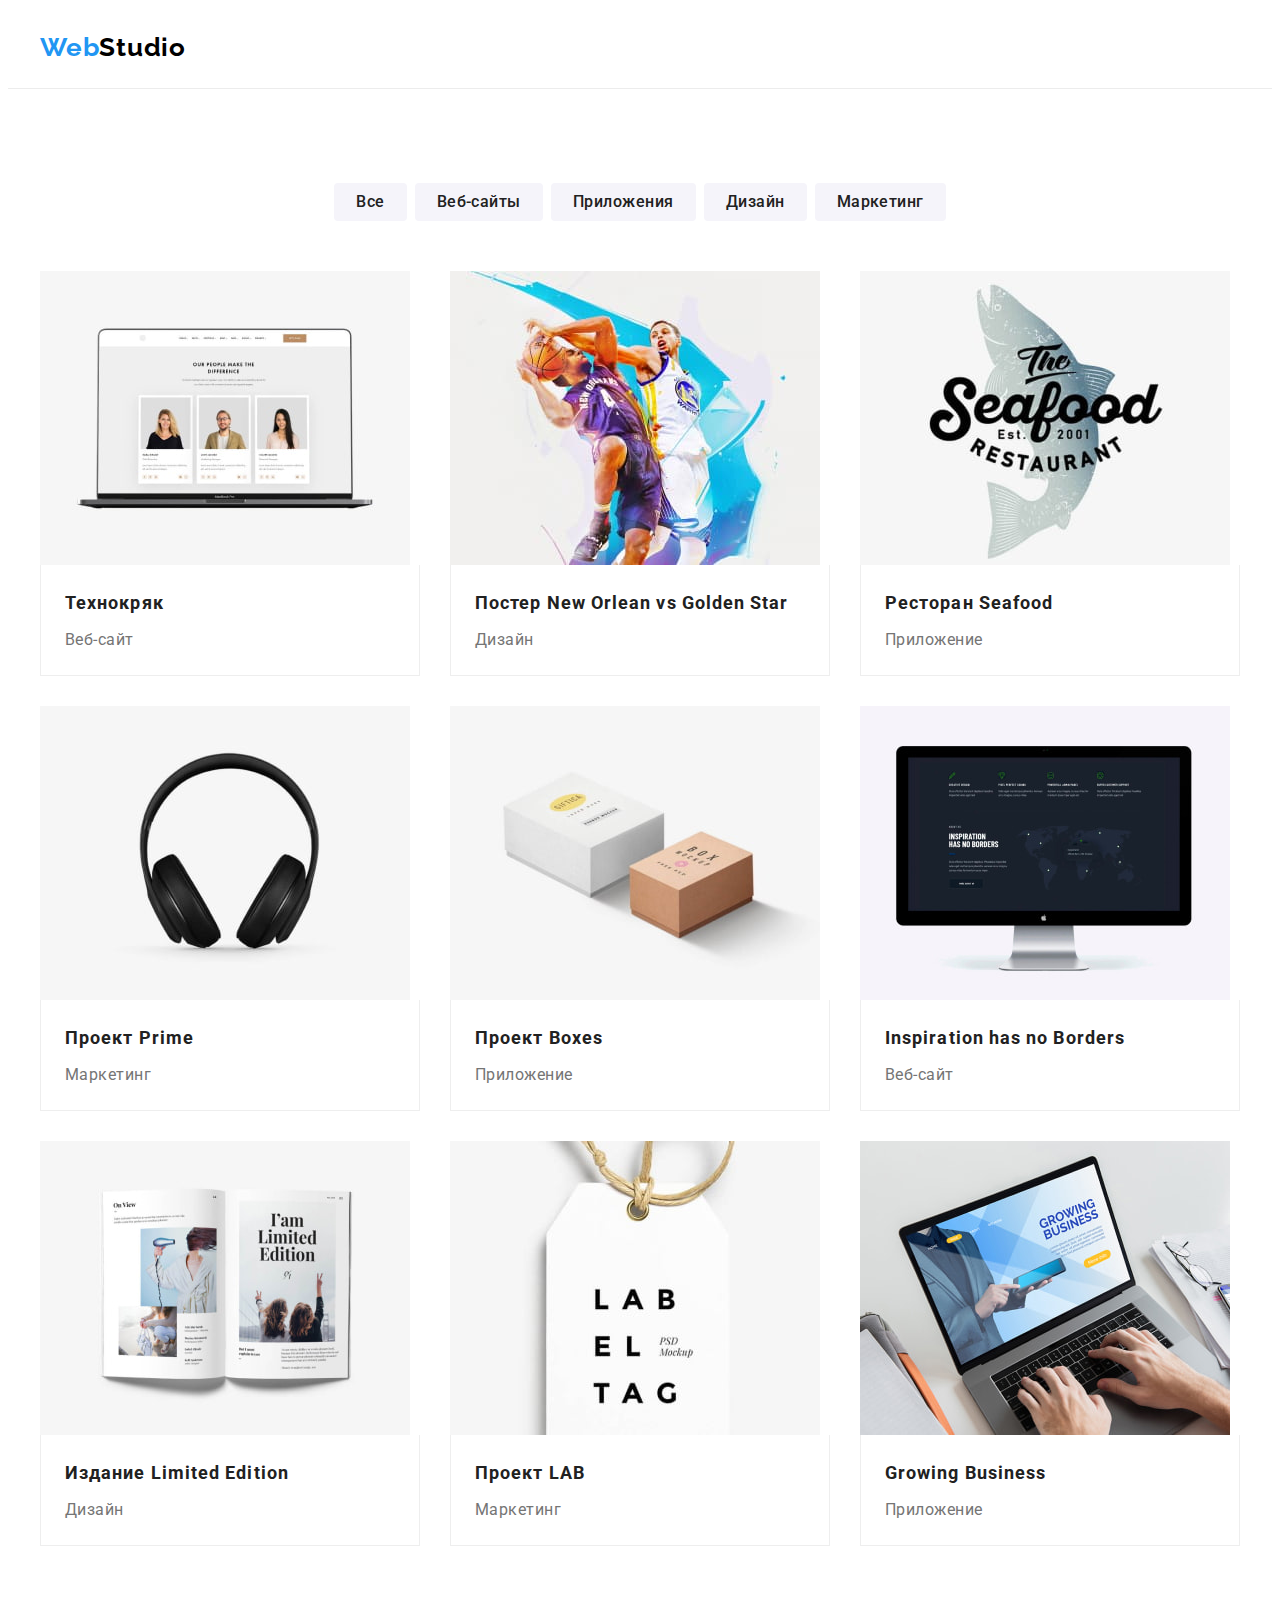
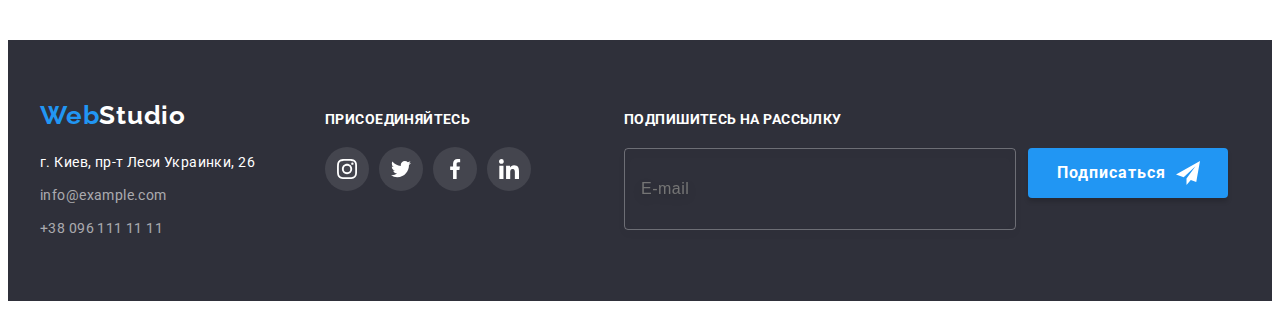
==== portfolio.html @ 929b12f0 "add from 7" ====
<!DOCTYPE html>
<html lang="ru">
<head>
    <meta charset="UTF-8">
    <meta http-equiv="X-UA-Compatible" content="IE=edge">
    <meta name="viewport" content="width=device-width, initial-scale=1.0">
    <title>WebStudio</title>
    <link rel="preconnect" href="https://fonts.gstatic.com">
    <link href="https://fonts.googleapis.com/css2?family=Raleway:wght@700&family=Roboto:wght@400;500;700;900&display=swap"
        rel="stylesheet">
    <link rel="stylesheet" href="https://cdnjs.cloudflare.com/ajax/libs/modern-normalize/1.0.0/modern-normalize.min.css"
        integrity="sha512-ISS7cAi1PEhQ8jnbJpJZMd29NlhNj4AWYyLOSp2CE/CsHxTCu+r+t0D2yoJudVrd0/8fTVPUVDzY5Tvli75u/g=="
        crossorigin="anonymous" />
    <link rel="stylesheet" href="./css/main.min.css">
</head>
<body>
    <header class="header">
        <div class="header-container container">
            <nav class="menu-nav">
                <a href="#" class="logo link"><span class="logo--blue" lang="en">Web</span>Studio</a>
                <ul class="menu-list list">
                    <li class="menu__item"><a class="menu__link link" href="./index.html">Студия</a></li>
                    <li class="menu__item"><a class="menu__link link current" href="./portfolio.html">Портфолио</a></li>
                    <li class="menu__item"><a class="menu__link link" href="#">Контакты</a></li>
                </ul>
            </nav>
            <ul class="contacts-list list">
                <li class="contacts-item"><a class="address-link link" href="mailto:info@devstudio.com" lang="en">
                        <svg class="icon-envelope">
                            <use href="./img/icons.svg#icon-envelope"></use>
                        </svg>
                        info@devstudio.com</a></li>
                <li class="contacts-item"><a class="address-link link" href="tel:+380961111111">
                        <svg class="icon-smartphone">
                            <use href="./img/icons.svg#icon-smartphone"></use>
                        </svg>
                        +38 096 111 11 11</a></li>
            </ul>
        </div>
    </header>
    <main>
       <section class="portfolio section">
            <div class="container">
                <h1 class="filtres-title visually-hidden">Фильтри</h1>
                <ul class="filtres-list list">
                    <li class="filtres-item"><button class="filtres-btn" type="button">Все</button></li>
                    <li class="filtres-item"><button class="filtres-btn" type="button">Веб-сайты</button></li>
                    <li class="filtres-item"><button class="filtres-btn" type="button">Приложения</button></li>
                    <li class="filtres-item"><button class="filtres-btn" type="button">Дизайн</button></li>
                    <li class="filtres-item"><button class="filtres-btn" type="button">Маркетинг</button></li>
                </ul>
                <h2 class="cards-title visually-hidden">Карточки</h2>
                <ul class="cards-list list">
                    <li class="cards-item">
                        <a class="cards-item-link link" href="">
                            <div class="card-wrapper">
                                <img src="./img/website.jpg" alt="Технокряк" width="370" height="294">
                                <p class="overlay">Технокряк это современная площадка распространения коронавируса. Компании используют эту платформу
                                    для цифрового шпионажа и атак на защищённые сервера конкурентов.</p>
                            </div>
                            <div class="card-list-text">
                                <h3 class="cards-title-list ">Технокряк</h3>
                                <p class="cards-text">Веб-сайт</p>
                            </div>
                        </a>
                    </li>
                    <li class="cards-item">
                        <a class="cards-item-link link" href="">
                            <div class="card-wrapper">
                                <img src="./img/design.jpg" alt="Постер с баскетболистами" width="370" height="294">
                                <p class="overlay">Технокряк это современная площадка распространения коронавируса. Компании используют эту платформу
                                    для цифрового шпионажа и атак на защищённые сервера конкурентов.</p>
                            </div>
                            <div class="card-list-text">
                                <h3 class="cards-title-list">Постер New Orlean vs Golden Star</h3>
                                <p class="cards-text">Дизайн</p>
                            </div>
                        </a>
                    </li>
                    <li class="cards-item">
                        <a class="cards-item-link link" href="">
                            <div class="card-wrapper">
                                <img src="./img/apps.jpg" alt="Ресторан Seafood" width="370" height="294">
                                <p class="overlay">Технокряк это современная площадка распространения коронавируса. Компании используют эту платформу
                                    для цифрового шпионажа и атак на защищённые сервера конкурентов.</p>
                            </div>
                            <div class="card-list-text">
                                <h3 class="cards-title-list">Ресторан Seafood</h3>
                                <p class="cards-text">Приложение</p>
                            </div>
                        </a>
                    </li>
                    <li class="cards-item">
                        <a class="cards-item-link link" href="">
                            <div class="card-wrapper">
                                <img src="./img/marketing.jpg" alt="Фото наушников" width="370" height="294">
                                <p class="overlay">Технокряк это современная площадка распространения коронавируса. Компании используют эту платформу
                                    для цифрового шпионажа и атак на защищённые сервера конкурентов.</p>
                            </div>
                            <div class="card-list-text">
                                <h3 class="cards-title-list">Проект Prime</h3>
                                <p class="cards-text">Маркетинг</p>
                            </div>
                        </a>
                    </li>
                    <li class="cards-item">
                        <a class="cards-item-link link" href="">
                            <div class="card-wrapper">
                                <img src="./img/project-boxes.jpg" alt="Две коробки" width="370" height="294">
                                <p class="overlay">Технокряк это современная площадка распространения коронавируса. Компании используют эту платформу
                                    для цифрового шпионажа и атак на защищённые сервера конкурентов.</p>
                            </div>
                            <div class="card-list-text">
                                <h3 class="cards-title-list">Проект Boxes</h3>
                                <p class="cards-text">Приложение</p>
                            </div>
                        </a>
                    </li>
                    <li class="cards-item">
                        <a class="cards-item-link link" href="">
                            <div class="card-wrapper">
                                <img src="./img/website-noborders.jpg" alt="Монитор" width="370" height="294">
                                <p class="overlay">Технокряк это современная площадка распространения коронавируса. Компании используют эту платформу
                                    для цифрового шпионажа и атак на защищённые сервера конкурентов.</p>
                            </div>
                            <div class="card-list-text">
                                <h3 class="cards-title-list" lang="en">Inspiration has no Borders</h3>
                                <p class="cards-text">Веб-сайт</p>
                            </div>
                        </a>
                    </li>
                    <li class="cards-item">
                        <a class="cards-item-link link" href="">
                            <div class="card-wrapper">
                                <img src="./img/design-book.jpg" alt="Открытая книга" width="370" height="294">
                                <p class="overlay">Технокряк это современная площадка распространения коронавируса. Компании используют эту платформу
                                    для цифрового шпионажа и атак на защищённые сервера конкурентов.</p>
                            </div>
                            <div class="card-list-text">
                                <h3 class="cards-title-list">Издание Limited Edition</h3>
                                <p class="cards-text">Дизайн</p>
                            </div>
                        </a>
                    </li>
                    <li class="cards-item">
                        <a class="cards-item-link link" href="">
                            <div class="card-wrapper">
                                <img src="./img/project-lab.jpg" alt="Бирка LAB" width="370" height="294">
                                <p class="overlay">Технокряк это современная площадка распространения коронавируса. Компании используют эту платформу
                                    для цифрового шпионажа и атак на защищённые сервера конкурентов.</p>
                            </div>
                            <div class="card-list-text">
                                <h3 class="cards-title-list">Проект LAB</h3>
                                <p class="cards-text">Маркетинг</p>
                            </div>
                        </a>
                    </li>
                    <li class="cards-item">
                        <a class="cards-item-link link" href="">
                            <div class="card-wrapper">
                                <img src="./img/growing-business.jpg" alt="Фото екрана ноутбука" width="370" height="294">
                                <p class="overlay">Технокряк это современная площадка распространения коронавируса. Компании используют эту платформу
                                    для цифрового шпионажа и атак на защищённые сервера конкурентов.</p>
                            </div>
                            <div class="card-list-text">
                                <h3 class="cards-title-list" lang="en">Growing Business</h3>
                                <p class="cards-text">Приложение</p>
                            </div>
                        </a>
                    </li>
                </ul>
            </div>
       </section>
    </main>
    <footer class="footer">
        <div class="container footer-content">
            <div class="footer-left-side">
                <a href="#" class="logo logo--white link" lang="en"><span class="logo--blue">Web</span>Studio</a>
                <address class="address-footer">
                    <ul class="address-list list ">
                        <li class="address-item"><a class="address-footer-link link maps"
                                href="https://goo.gl/maps/4dCBF8JhgYZg9NQ79" target="_blank" rel="noreferrer noopener">г.
                                Киев, пр-т
                                Леси Украинки, 26</a></li>
                        <li class="address-item"><a class="address-footer-link link" href="mailto:info@example.com"
                                lang="en">info@example.com</a></li>
                        <li class="address-item"><a class="address-footer-link link" href="tel:+380961111111">+38 096 111 11
                                11</a>
                        </li>
                    </ul>
                </address>
            </div>
            <div class="footer-links">
                <h2 class="footer-title">присоединяйтесь</h2>
                <ul class="footer-social__list list">
                    <li class="footer-social__item">
                        <a href="" class="footer-social__link">
                            <svg class="footer-social__icons">
                                <use href="./img/icons.svg#icon-instagram"></use>
                            </svg>
                        </a>
                    </li>
                    <li class="footer-social__item">
                        <a href="" class="footer-social__link">
                            <svg class="footer-social__icons">
                                <use href="./img/icons.svg#icon-twitter"></use>
                            </svg>
                        </a>
                    </li>
                    <li class="footer-social__item">
                        <a href="" class="footer-social__link">
                            <svg class="footer-social__icons">
                                <use href="./img/icons.svg#icon-facebook"></use>
                            </svg>
                        </a>
                    </li>
                    <li class="footer-social__item">
                        <a href="" class="footer-social__link">
                            <svg class="footer-social__icons">
                                <use href="./img/icons.svg#icon-linkedin"></use>
                            </svg>
                        </a>
                    </li>
                </ul>
            </div>
            <div class="footer-right-side">
                <b class="footer-title">Подпишитесь на рассылку</b>
                <form action="" class="footer-form">
                    <input type="email" class="input-email" name="email" placeholder="E-mail">
                    <button type="submit" class="btn btn-subscription">Подписаться
                        <svg class="icon-send">
                            <use href="./img/icons.svg#icon-send"></use>
                        </svg> </button>
                </form>
            </div>
        </div>
    </footer>
</body>
</html>
---- css/main.min.css ----
:root{--main-color: #757575;--secondary-color: #212121;--accent-color: #2196f3;--main-footer-text-color: #ffffff;--background-color: #2f303a;--links-color: #afb1b8;--bcg-btn-color: #188ce8;--placeholder-color: rgba(117, 117, 117, 0.5);--bcg-grey-color: #f5f4fa;--main-bcg-color: #ffffff;--primary-font-family: 'Roboto', sans-serif;--secondary-font-family: 'Raleway', sans-serif;--transition-duration: 250ms;--transition-timing-function: cubic-bezier(0.4, 0, 0.2, 1)}.visually-hidden{position:absolute;width:1px;height:1px;margin:-1px;border:0;padding:0;white-space:nowrap;clip-path:inset(100%);clip:rect(0 0 0 0);overflow:hidden}.social-contact,.social-contact__link,.modal-close-btn,.features__img,.clients-item-link,.footer-social__link,.btn-subscription{display:flex;align-items:center}h1,h2,h3,h4,h5,h6,p{margin-top:0;margin-bottom:0}ul,ol{margin-top:0;margin-bottom:0;padding-left:0}img{display:block}.list{list-style:none}.link{text-decoration:none}body{font-family:var(--primary-font-family);color:var(--main-color)}.section{padding-top:94px;padding-bottom:94px}.container{position:relative;padding-left:15px;padding-right:15px}@media screen and (min-width: 480px){.container{width:480px;margin:0 auto}}@media screen and (min-width: 768px){.container{width:768px}}@media screen and (min-width: 1200px){.container{width:1200px}}.mobile-menu{position:fixed;top:0;left:0;width:100vw;height:100vh;background-color:#fff;overflow:auto;opacity:0;visibility:hidden;pointer-events:none}.mobile-menu.is-open{opacity:1;visibility:visible;pointer-events:auto}.mobile-menu__container{position:relative;padding-top:48px;padding-bottom:48px;padding-left:25px}.mobile-menu-nav{margin-bottom:302px}.mobile-menu-nav__link{font-weight:500;font-size:40px;line-height:1.175;letter-spacing:0.02em;color:var(--secondary-color)}@media screen and (max-width: 767px){.mobile-menu-nav__item:not(:last-child),.mobile-menu-contacts__item:not(:last-child){margin-bottom:32px}}.mobile-menu-contacts{margin-bottom:64px}.mobile-menu-contacts__link{font-weight:500;font-size:24px;line-height:1.167;letter-spacing:0.02em;color:var(--main-color)}.mobile-menu-contacts__link_phone{font-size:34px;line-height:1.176;color:var(--accent-color)}.mobile-menu-contacts__item:hover .mobile-menu-contacts__link,.mobile-menu-contacts__item:focus .mobile-menu-contacts__link{color:var(--accent-color)}.mobile-menu-social-links{display:flex;flex-wrap:wrap;align-items:center}.mobile-menu-social-links__item:not(:last-child){margin-right:10px}.mobile-menu-social-links__link{font-weight:500;font-size:18px;line-height:1.222;letter-spacing:0.02em;color:var(--accent-color)}.mobile-menu-social-links__link span{border:1px solid rgba(33,33,33,0.2);margin-left:10px;color:var(--secondary-color)}.mobile-menu-btn__close{position:absolute;top:10px;right:15px;padding:0;border:none;background-color:#fff}.btn{font-family:inherit;font-weight:700;font-size:16px;line-height:1.87;align-items:center;text-align:center;letter-spacing:0.06em;background-color:var(--accent-color);color:var(--main-footer-text-color);border:transparent;border-radius:4px;transition:background-color var(--transition-duration) var(--transition-timing-function);box-shadow:0px 4px 4px rgba(0,0,0,0.15)}.btn:hover,.btn:focus{background-color:var(--bcg-btn-color);cursor:pointer}.title{font-weight:700;font-size:36px;line-height:1.16;text-align:center;letter-spacing:0.03em;color:var(--secondary-color);margin-bottom:50px}.social-contact{justify-content:space-between}.social-contact__link{justify-content:center;width:44px;height:44px;border-radius:50%;background-color:transparent;transition:background-color var(--transition-duration) var(--transition-timing-function)}.social-contact__link:hover,.social-contact__link:focus{background-color:var(--accent-color)}.social-contact__icon{width:20px;height:20px;fill:var(--links-color);transition:fill var(--transition-duration) var(--transition-timing-function)}.social-contact__link:hover .social-contact__icon,.social-contact__link:focus .social-contact__icon{fill:var(--main-footer-text-color)}.backdrop{position:fixed;top:0;left:0;width:100vw;height:100vh;background:rgba(0,0,0,0.2);z-index:100;transition:opacity var(--transition-duration) var(--transition-timing-function),visibility var(--transition-duration) var(--transition-timing-function)}.is-hidden{opacity:0;visibility:hidden;pointer-events:none}.modal{position:absolute;top:50%;left:50%;transform:translate(-50%, -50%);width:528px;height:581px;padding:40px;background:var(--main-bcg-color);box-shadow:0px 1px 3px rgba(0,0,0,0.12),0px 1px 1px rgba(0,0,0,0.14),0px 2px 1px rgba(0,0,0,0.2);border-radius:4px}.modal-icon{width:18px;height:18px;fill:currentColor}.modal-close-btn{position:absolute;top:8px;right:8px;justify-content:center;width:30px;height:30px;padding:0;background:transparent;border:1px solid rgba(0,0,0,0.1);border-radius:50%;cursor:pointer}.modal-request{display:block;font-size:20px;font-weight:700;line-height:1.15;text-align:center;letter-spacing:0.03em;color:var(--secondary-color);margin-bottom:12px}.modal-form{display:flex;flex-direction:column}.modal-label{display:block;margin-bottom:10px;font-weight:400;font-size:12px;line-height:1.17;letter-spacing:0.01em;color:var(--main-color)}.modal-input-wrapper{display:block;position:relative;margin-top:4px}.modal-input{width:100%;height:40px;padding-left:42px;border:1px solid rgba(33,33,33,0.2);border-radius:4px;font-size:14px;line-height:1.15;letter-spacing:0.01em;color:var(--secondary-color)}.modal-input:focus{outline:none;border:1px solid var(--accent-color)}.modal-input-icon{position:absolute;width:18px;height:18px;top:50%;left:12px;transform:translateY(-50%);background-size:contain;fill:#000000}.modal-input:focus+.modal-input-icon{fill:var(--accent-color)}.modal-message{width:100%;height:120px;resize:none;padding:12px 16px;margin-top:4px;color:var(--secondary-color);border:1px solid rgba(33,33,33,0.2);border-radius:4px}.modal-message::placeholder{font-weight:400;font-size:12px;line-height:1.17;letter-spacing:0.01em;color:var(--placeholder-color)}.modal-message:focus{outline:none;border-color:var(--accent-color)}.modal-input-checkbox{position:absolute;width:1px;height:1px;margin:-1px;border:0;padding:0;white-space:nowrap;clip-path:inset(100%);clip:rect(0 0 0 0);overflow:hidden}.modal-checkbox-icon{display:inline-block;vertical-align:middle;width:16px;height:15px;margin-right:7px;border:2px solid var(--secondary-color);border-radius:2px;transition:background-color 50ms var(--transition-timing-function),background-image 50ms var(--transition-timing-function)}.modal-input-checkbox:checked+.modal-checkbox-icon{border:transparent;background-color:var(--accent-color);background-image:url(../img/icon-check.svg);background-size:contain;background-origin:border-box}.modal-input-checkbox:focus+.modal-checkbox-icon{border-color:var(--accent-color)}.modal-label-checkbox{display:inline-block;font-weight:normal;font-size:14px;line-height:1.71;letter-spacing:0.03em;color:var(--main-color)}.modal-submit-btn{align-self:center;width:200px;height:50px;padding:10px 55px;margin-top:30px}.logo{color:#000000;font-family:var(--secondary-font-family);font-weight:700;font-size:26px;line-height:1.2;letter-spacing:0.03em}.logo--blue{color:var(--accent-color)}.logo--white{color:var(--main-footer-text-color);display:block;margin-bottom:20px}.header{padding-top:24px;padding-bottom:25px;border-bottom:1px solid #ececec}@media screen and (max-width: 767px){.header{padding-top:10px;padding-bottom:10px}}.header-container{display:flex;justify-content:space-between;align-items:center}.menu-list{display:none}.contacts-list{display:none}.header__mobile-menu-btn{display:inline-flex;background-color:transparent;border:none;padding:0;margin:0;line-height:0}.header__mobile-menu-icon{width:40px;height:40px;fill:var(--secondary-color)}.hero{background-color:#c4c4c4;background-image:linear-gradient(rgba(47,48,58,0.4), rgba(47,48,58,0.4)),url(../img/bgimage.jpg);background-position:center;background-repeat:no-repeat;background-size:cover;text-align:center;max-width:1600px;min-height:600px;padding-top:200px;padding-bottom:200px;margin-left:auto;margin-right:auto}.hero__title{max-width:696px;font-weight:900;font-size:44px;line-height:1.36;text-align:center;letter-spacing:0.06em;text-transform:uppercase;color:var(--main-footer-text-color);margin-left:auto;margin-right:auto;margin-bottom:30px}.hero--btn{padding:10px 32px}.features__list{display:flex}.features__item{width:calc((100% - 90px) / 4)}.features__item:not(:last-child){margin-right:30px}.features__img{height:120px;justify-content:center;background:var(--bcg-grey-color);border-radius:4px;margin-bottom:30px}.features__icons{width:70px;height:70px;fill:var(--secondary-color)}.features__title{font-weight:700;font-size:14px;line-height:1.15;letter-spacing:0.03em;text-transform:uppercase;color:var(--secondary-color);margin-bottom:10px}.features__text{font-weight:400;font-size:14px;line-height:1.71;letter-spacing:0.03em}.work{padding-top:0}.work__list{display:flex;margin:-15px}.work__item{width:calc((100% - 60px) / 3);margin:15px}.work__wrapper{position:relative}.work__overlay{position:absolute;left:0;bottom:0;width:100%;font-weight:700;font-size:14px;line-height:1.15;text-align:center;letter-spacing:0.03em;text-transform:uppercase;color:var(--main-footer-text-color);padding:27px 82px;background:rgba(47,48,58,0.8)}.team{background-color:var(--bcg-grey-color)}.team-member{padding:30px 32px 30px 32px}.team__list{display:flex;margin:-15px}.team__item{width:calc((100% - 90px) / 4);font-size:16px;line-height:1.19;text-align:center;letter-spacing:0.03em;background-color:var(--main-bcg-color);box-shadow:0px 1px 3px rgba(0,0,0,0.12),0px 1px 1px rgba(0,0,0,0.14),0px 2px 1px rgba(0,0,0,0.2);border-radius:0px 0px 4px 4px;margin:15px}.team-member__name{font-weight:500;font-size:16px;color:var(--secondary-color);margin-bottom:10px}.team-member__profession{font-size:16px;margin-bottom:16px}.clients-list{display:flex;margin:-15px}.clients-item{margin:15px}.clients-item-link{justify-content:center;width:170px;height:92px;background-color:var(--main-bcg-color);border:1px solid var(--links-color);border-radius:4px;transition:border-color var(--transition-duration) var(--transition-timing-function)}.clients-item-link:hover,.clients-item-link:focus{border-color:var(--accent-color)}.clients-icon{width:106px;height:60px;fill:var(--links-color);transition:fill var(--transition-duration) var(--transition-timing-function)}.clients-item-link:hover .clients-icon,.clients-item-link:focus .clients-icon{fill:var(--accent-color)}.footer{background-color:var(--background-color);padding-top:60px;padding-bottom:60px}.footer-left-side{margin-right:70px}.address-list .maps{color:var(--main-footer-text-color)}.address-item:not(:last-child){margin-bottom:9px}.address-footer-link{font-style:normal;font-size:14px;line-height:1.71;letter-spacing:0.03em;color:rgba(255,255,255,0.6)}.footer-title{font-weight:700;font-size:14px;line-height:1.14;letter-spacing:0.03em;text-transform:uppercase;color:var(--main-footer-text-color);margin-bottom:20px}.footer-content{display:flex;align-items:baseline}.footer-social__list{display:flex}.footer-social__item:not(:last-child){margin-right:10px}.footer-social__link{justify-content:center;width:44px;height:44px;border-radius:50%;background-color:rgba(255,255,255,0.1);transition:background-color var(--transition-duration) var(--transition-timing-function)}.footer-social__link:hover,.footer-social__link:focus{background-color:var(--accent-color)}.footer-social__icons{width:20px;height:20px;fill:var(--main-footer-text-color)}.footer-right-side{margin-left:93px}.footer-form{display:flex;justify-content:center;margin-top:20px}.input-email{display:inline-block;width:358px;height:50px;font-weight:400;font-size:16px;line-height:1.25;letter-spacing:0.03em;padding:15px 16px;margin-right:12px;color:var(--main-footer-text-color);background-color:transparent;border:1px solid rgba(255,255,255,0.3);filter:drop-shadow(0px 4px 4px rgba(0,0,0,0.15));border-radius:4px}.btn-subscription{justify-content:center;width:200px;height:50px;padding:10px 28px 10px 29px}.icon-send{width:24px;height:24px;background-size:contain;fill:currentColor;margin-left:10px}.filtres-list{display:flex;justify-content:center;margin-bottom:50px}.filtres-item:not(:last-child){margin-right:8px}.filtres-btn{font-family:inherit;font-weight:500;font-size:16px;line-height:1.6;text-align:center;letter-spacing:0.03em;background:var(--bcg-grey-color);color:var(--secondary-color);border:transparent;border-radius:4px;padding:6px 22px;transition:background-color var(--transition-duration) var(--transition-timing-function),color var(--transition-duration) var(--transition-timing-function),box-shadow var(--transition-duration) var(--transition-timing-function)}.filtres-btn:hover,.filtres-btn:focus{background-color:var(--accent-color);color:var(--main-footer-text-color);cursor:pointer;box-shadow:0px 3px 1px rgba(0,0,0,0.1),0px 1px 2px rgba(0,0,0,0.08),0px 2px 2px rgba(0,0,0,0.12)}.cards-list{display:flex;flex-wrap:wrap;margin:-15px}.cards-item{width:calc((100% - 90px) / 3);margin:15px;transition:box-shadow var(--transition-duration) var(--transition-timing-function)}.cards-item:hover,.cards-item:focus,.cards-item:active{box-shadow:0px 1px 1px rgba(0,0,0,0.12),0px 4px 4px rgba(0,0,0,0.06),1px 4px 6px rgba(0,0,0,0.16)}.card-wrapper{position:relative;overflow:hidden}.overlay{position:absolute;width:100%;height:100%;top:0;left:0;padding:63px 24px;font-weight:400;font-size:18px;line-height:1.56;letter-spacing:0.03em;color:var(--main-footer-text-color);background:rgba(33,150,243,0.9);overflow:auto;transform:translateY(100%);transition:transform var(--transition-duration) var(--transition-timing-function)}.cards-item-link:hover .overlay,.cards-item-link:focus .overlay{transform:translateY(0%)}.cards-title-list{font-weight:700;font-size:18px;line-height:2;letter-spacing:0.06em;color:var(--secondary-color);margin:0 0 4px 0}.cards-text{font-size:16px;line-height:1.87;letter-spacing:0.03em;color:var(--main-color)}.card-list-text{padding:20px 24px;border:1px solid #eeeeee;border-top:none}
/*# sourceMappingURL=main.min.css.map */
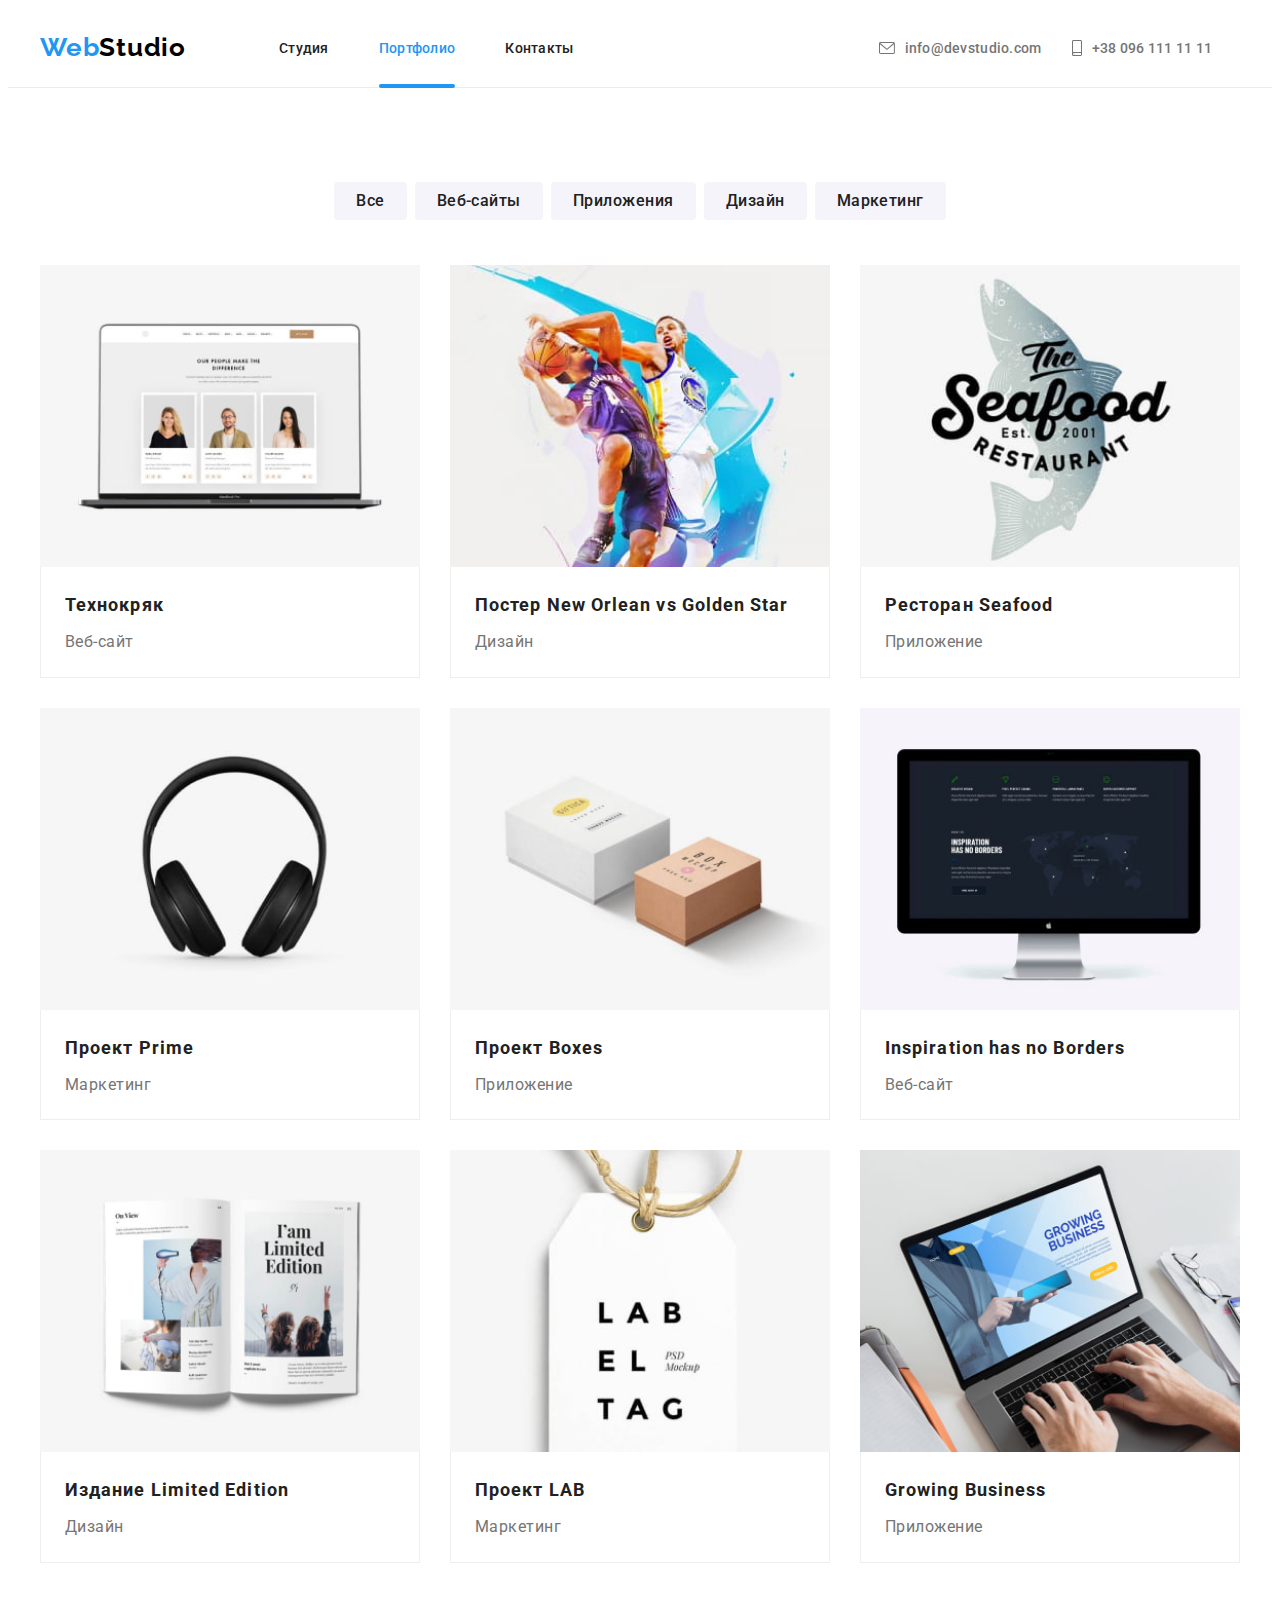
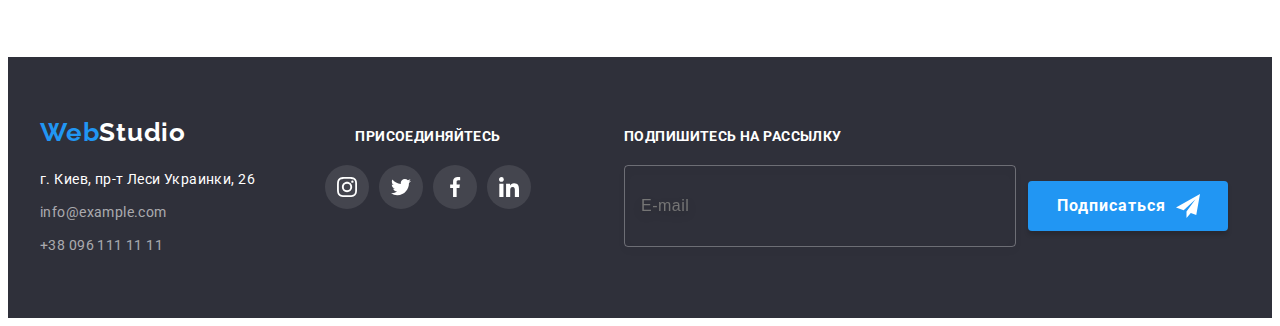
==== commit a2d0f241: "all done portfolio" ====
--- a/portfolio.html
+++ b/portfolio.html
@@ -36,6 +36,45 @@
                         </svg>
                         +38 096 111 11 11</a></li>
             </ul>
+            <button type="button" class="mobile-menu-btn__open" data-menu-button>
+                <svg width="40" height="40">
+                    <use href="./img/icons.svg#icon-hamburger"></use>
+                </svg>
+            </button>
+            <div class="mobile-menu" data-menu>
+            
+                <div class="container mobile-menu__container">
+                    <button type="button" class="mobile-menu-btn__close" data-menu-close>
+                        <svg width="40" height="40">
+                            <use href="./img/icons.svg#icon-close-btn"></use>
+                        </svg>
+                    </button>
+                    <ul class="mobile-menu-nav list">
+                        <li class="mobile-menu-nav__item"><a href="./index.html"
+                                class="mobile-menu-nav__link link ">Студия</a></li>
+                        <li class="mobile-menu-nav__item"><a href="./portfolio.html"
+                                class="mobile-menu-nav__link link current">Портфолио</a></li>
+                        <li class="mobile-menu-nav__item"><a href="" class="mobile-menu-nav__link link">Контакты</a></li>
+                    </ul>
+                    <ul class="mobile-menu-contacts list">
+                        <li class="mobile-menu-contacts__item"><a
+                                class="mobile-menu-contacts__link mobile-menu-contacts__link_phone link"
+                                href="tel:+380961111111">+38 096 111 11 11</a></li>
+                        <li class="mobile-menu-contacts__item"><a class="mobile-menu-contacts__link link"
+                                href="mailto:info@devstudio.com" lang="en">info@devstudio.com</a></li>
+                    </ul>
+                    <ul class="mobile-menu-social-links list">
+                        <li class="mobile-menu-social-links__item"><a href=""
+                                class="mobile-menu-social-links__link link">Instagram<span></span></a></li>
+                        <li class="mobile-menu-social-links__item"><a href=""
+                                class="mobile-menu-social-links__link link">Twitter<span></span></a></li>
+                        <li class="mobile-menu-social-links__item"><a href=""
+                                class="mobile-menu-social-links__link link">Facebook<span></span></a></li>
+                        <li class="mobile-menu-social-links__item"><a href=""
+                                class="mobile-menu-social-links__link link">LinkedIn</a></li>
+                    </ul>
+                </div>
+            </div>
         </div>
     </header>
     <main>
@@ -54,7 +93,7 @@
                     <li class="cards-item">
                         <a class="cards-item-link link" href="">
                             <div class="card-wrapper">
-                                <img src="./img/website.jpg" alt="Технокряк" width="370" height="294">
+                                <img src="./img/website.jpg" alt="Технокряк" width="370">
                                 <p class="overlay">Технокряк это современная площадка распространения коронавируса. Компании используют эту платформу
                                     для цифрового шпионажа и атак на защищённые сервера конкурентов.</p>
                             </div>
@@ -67,7 +106,7 @@
                     <li class="cards-item">
                         <a class="cards-item-link link" href="">
                             <div class="card-wrapper">
-                                <img src="./img/design.jpg" alt="Постер с баскетболистами" width="370" height="294">
+                                <img src="./img/design.jpg" alt="Постер с баскетболистами" width="370" >
                                 <p class="overlay">Технокряк это современная площадка распространения коронавируса. Компании используют эту платформу
                                     для цифрового шпионажа и атак на защищённые сервера конкурентов.</p>
                             </div>
@@ -80,7 +119,7 @@
                     <li class="cards-item">
                         <a class="cards-item-link link" href="">
                             <div class="card-wrapper">
-                                <img src="./img/apps.jpg" alt="Ресторан Seafood" width="370" height="294">
+                                <img src="./img/apps.jpg" alt="Ресторан Seafood" width="370">
                                 <p class="overlay">Технокряк это современная площадка распространения коронавируса. Компании используют эту платформу
                                     для цифрового шпионажа и атак на защищённые сервера конкурентов.</p>
                             </div>
@@ -93,7 +132,7 @@
                     <li class="cards-item">
                         <a class="cards-item-link link" href="">
                             <div class="card-wrapper">
-                                <img src="./img/marketing.jpg" alt="Фото наушников" width="370" height="294">
+                                <img src="./img/marketing.jpg" alt="Фото наушников" width="370">
                                 <p class="overlay">Технокряк это современная площадка распространения коронавируса. Компании используют эту платформу
                                     для цифрового шпионажа и атак на защищённые сервера конкурентов.</p>
                             </div>
@@ -106,7 +145,7 @@
                     <li class="cards-item">
                         <a class="cards-item-link link" href="">
                             <div class="card-wrapper">
-                                <img src="./img/project-boxes.jpg" alt="Две коробки" width="370" height="294">
+                                <img src="./img/project-boxes.jpg" alt="Две коробки" width="370" >
                                 <p class="overlay">Технокряк это современная площадка распространения коронавируса. Компании используют эту платформу
                                     для цифрового шпионажа и атак на защищённые сервера конкурентов.</p>
                             </div>
@@ -174,60 +213,62 @@
     </main>
     <footer class="footer">
         <div class="container footer-content">
-            <div class="footer-left-side">
-                <a href="#" class="logo logo--white link" lang="en"><span class="logo--blue">Web</span>Studio</a>
-                <address class="address-footer">
-                    <ul class="address-list list ">
-                        <li class="address-item"><a class="address-footer-link link maps"
-                                href="https://goo.gl/maps/4dCBF8JhgYZg9NQ79" target="_blank" rel="noreferrer noopener">г.
-                                Киев, пр-т
-                                Леси Украинки, 26</a></li>
-                        <li class="address-item"><a class="address-footer-link link" href="mailto:info@example.com"
-                                lang="en">info@example.com</a></li>
-                        <li class="address-item"><a class="address-footer-link link" href="tel:+380961111111">+38 096 111 11
-                                11</a>
-                        </li>
-                    </ul>
-                </address>
-            </div>
-            <div class="footer-links">
-                <h2 class="footer-title">присоединяйтесь</h2>
-                <ul class="footer-social__list list">
-                    <li class="footer-social__item">
-                        <a href="" class="footer-social__link">
-                            <svg class="footer-social__icons">
-                                <use href="./img/icons.svg#icon-instagram"></use>
-                            </svg>
-                        </a>
-                    </li>
-                    <li class="footer-social__item">
-                        <a href="" class="footer-social__link">
-                            <svg class="footer-social__icons">
-                                <use href="./img/icons.svg#icon-twitter"></use>
-                            </svg>
-                        </a>
-                    </li>
-                    <li class="footer-social__item">
-                        <a href="" class="footer-social__link">
-                            <svg class="footer-social__icons">
-                                <use href="./img/icons.svg#icon-facebook"></use>
-                            </svg>
-                        </a>
-                    </li>
-                    <li class="footer-social__item">
-                        <a href="" class="footer-social__link">
-                            <svg class="footer-social__icons">
-                                <use href="./img/icons.svg#icon-linkedin"></use>
-                            </svg>
-                        </a>
-                    </li>
-                </ul>
+            <div class="footer__wrapper">
+                <div class="footer-left-side">
+                    <a href="#" class="logo logo--white link" lang="en"><span class="logo--blue">Web</span>Studio</a>
+                    <address class="address-footer">
+                        <ul class="address-list list ">
+                            <li class="address-item"><a class="address-footer-link link maps"
+                                    href="https://goo.gl/maps/4dCBF8JhgYZg9NQ79" target="_blank"
+                                    rel="noreferrer noopener">г. Киев, пр-т
+                                    Леси Украинки, 26</a></li>
+                            <li class="address-item"><a class="address-footer-link link" href="mailto:info@example.com"
+                                    lang="en">info@example.com</a></li>
+                            <li class="address-item"><a class="address-footer-link link" href="tel:+380961111111">+38 096
+                                    111 11 11</a>
+                            </li>
+                        </ul>
+                    </address>
+                </div>
+                <div class="footer-links">
+                    <h2 class="footer-title">присоединяйтесь</h2>
+                    <ul class="footer-social__list list">
+                        <li class="footer-social__item">
+                            <a href="" class="footer-social__link">
+                                <svg class="footer-social__icons">
+                                    <use href="./img/icons.svg#icon-instagram"></use>
+                                </svg>
+                            </a>
+                        </li>
+                        <li class="footer-social__item">
+                            <a href="" class="footer-social__link">
+                                <svg class="footer-social__icons">
+                                    <use href="./img/icons.svg#icon-twitter"></use>
+                                </svg>
+                            </a>
+                        </li>
+                        <li class="footer-social__item">
+                            <a href="" class="footer-social__link">
+                                <svg class="footer-social__icons">
+                                    <use href="./img/icons.svg#icon-facebook"></use>
+                                </svg>
+                            </a>
+                        </li>
+                        <li class="footer-social__item">
+                            <a href="" class="footer-social__link">
+                                <svg class="footer-social__icons">
+                                    <use href="./img/icons.svg#icon-linkedin"></use>
+                                </svg>
+                            </a>
+                        </li>
+                    </ul>
+                </div>
             </div>
             <div class="footer-right-side">
                 <b class="footer-title">Подпишитесь на рассылку</b>
-                <form action="" class="footer-form">
+                <form class="footer-form">
                     <input type="email" class="input-email" name="email" placeholder="E-mail">
-                    <button type="submit" class="btn btn-subscription">Подписаться
+                    <button type="submit" class=" btn btn-subscription">Подписаться
                         <svg class="icon-send">
                             <use href="./img/icons.svg#icon-send"></use>
                         </svg> </button>
@@ -235,5 +276,6 @@
             </div>
         </div>
     </footer>
+        <script src="./js/menu.js"></script>
 </body>
 </html>--- a/css/main.min.css
+++ b/css/main.min.css
@@ -1,2 +1,2 @@
-:root{--main-color: #757575;--secondary-color: #212121;--accent-color: #2196f3;--main-footer-text-color: #ffffff;--background-color: #2f303a;--links-color: #afb1b8;--bcg-btn-color: #188ce8;--placeholder-color: rgba(117, 117, 117, 0.5);--bcg-grey-color: #f5f4fa;--main-bcg-color: #ffffff;--primary-font-family: 'Roboto', sans-serif;--secondary-font-family: 'Raleway', sans-serif;--transition-duration: 250ms;--transition-timing-function: cubic-bezier(0.4, 0, 0.2, 1)}.visually-hidden{position:absolute;width:1px;height:1px;margin:-1px;border:0;padding:0;white-space:nowrap;clip-path:inset(100%);clip:rect(0 0 0 0);overflow:hidden}.social-contact,.social-contact__link,.modal-close-btn,.features__img,.clients-item-link,.footer-social__link,.btn-subscription{display:flex;align-items:center}h1,h2,h3,h4,h5,h6,p{margin-top:0;margin-bottom:0}ul,ol{margin-top:0;margin-bottom:0;padding-left:0}img{display:block}.list{list-style:none}.link{text-decoration:none}body{font-family:var(--primary-font-family);color:var(--main-color)}.section{padding-top:94px;padding-bottom:94px}.container{position:relative;padding-left:15px;padding-right:15px}@media screen and (min-width: 480px){.container{width:480px;margin:0 auto}}@media screen and (min-width: 768px){.container{width:768px}}@media screen and (min-width: 1200px){.container{width:1200px}}.mobile-menu{position:fixed;top:0;left:0;width:100vw;height:100vh;background-color:#fff;overflow:auto;opacity:0;visibility:hidden;pointer-events:none}.mobile-menu.is-open{opacity:1;visibility:visible;pointer-events:auto}.mobile-menu__container{position:relative;padding-top:48px;padding-bottom:48px;padding-left:25px}.mobile-menu-nav{margin-bottom:302px}.mobile-menu-nav__link{font-weight:500;font-size:40px;line-height:1.175;letter-spacing:0.02em;color:var(--secondary-color)}@media screen and (max-width: 767px){.mobile-menu-nav__item:not(:last-child),.mobile-menu-contacts__item:not(:last-child){margin-bottom:32px}}.mobile-menu-contacts{margin-bottom:64px}.mobile-menu-contacts__link{font-weight:500;font-size:24px;line-height:1.167;letter-spacing:0.02em;color:var(--main-color)}.mobile-menu-contacts__link_phone{font-size:34px;line-height:1.176;color:var(--accent-color)}.mobile-menu-contacts__item:hover .mobile-menu-contacts__link,.mobile-menu-contacts__item:focus .mobile-menu-contacts__link{color:var(--accent-color)}.mobile-menu-social-links{display:flex;flex-wrap:wrap;align-items:center}.mobile-menu-social-links__item:not(:last-child){margin-right:10px}.mobile-menu-social-links__link{font-weight:500;font-size:18px;line-height:1.222;letter-spacing:0.02em;color:var(--accent-color)}.mobile-menu-social-links__link span{border:1px solid rgba(33,33,33,0.2);margin-left:10px;color:var(--secondary-color)}.mobile-menu-btn__close{position:absolute;top:10px;right:15px;padding:0;border:none;background-color:#fff}.btn{font-family:inherit;font-weight:700;font-size:16px;line-height:1.87;align-items:center;text-align:center;letter-spacing:0.06em;background-color:var(--accent-color);color:var(--main-footer-text-color);border:transparent;border-radius:4px;transition:background-color var(--transition-duration) var(--transition-timing-function);box-shadow:0px 4px 4px rgba(0,0,0,0.15)}.btn:hover,.btn:focus{background-color:var(--bcg-btn-color);cursor:pointer}.title{font-weight:700;font-size:36px;line-height:1.16;text-align:center;letter-spacing:0.03em;color:var(--secondary-color);margin-bottom:50px}.social-contact{justify-content:space-between}.social-contact__link{justify-content:center;width:44px;height:44px;border-radius:50%;background-color:transparent;transition:background-color var(--transition-duration) var(--transition-timing-function)}.social-contact__link:hover,.social-contact__link:focus{background-color:var(--accent-color)}.social-contact__icon{width:20px;height:20px;fill:var(--links-color);transition:fill var(--transition-duration) var(--transition-timing-function)}.social-contact__link:hover .social-contact__icon,.social-contact__link:focus .social-contact__icon{fill:var(--main-footer-text-color)}.backdrop{position:fixed;top:0;left:0;width:100vw;height:100vh;background:rgba(0,0,0,0.2);z-index:100;transition:opacity var(--transition-duration) var(--transition-timing-function),visibility var(--transition-duration) var(--transition-timing-function)}.is-hidden{opacity:0;visibility:hidden;pointer-events:none}.modal{position:absolute;top:50%;left:50%;transform:translate(-50%, -50%);width:528px;height:581px;padding:40px;background:var(--main-bcg-color);box-shadow:0px 1px 3px rgba(0,0,0,0.12),0px 1px 1px rgba(0,0,0,0.14),0px 2px 1px rgba(0,0,0,0.2);border-radius:4px}.modal-icon{width:18px;height:18px;fill:currentColor}.modal-close-btn{position:absolute;top:8px;right:8px;justify-content:center;width:30px;height:30px;padding:0;background:transparent;border:1px solid rgba(0,0,0,0.1);border-radius:50%;cursor:pointer}.modal-request{display:block;font-size:20px;font-weight:700;line-height:1.15;text-align:center;letter-spacing:0.03em;color:var(--secondary-color);margin-bottom:12px}.modal-form{display:flex;flex-direction:column}.modal-label{display:block;margin-bottom:10px;font-weight:400;font-size:12px;line-height:1.17;letter-spacing:0.01em;color:var(--main-color)}.modal-input-wrapper{display:block;position:relative;margin-top:4px}.modal-input{width:100%;height:40px;padding-left:42px;border:1px solid rgba(33,33,33,0.2);border-radius:4px;font-size:14px;line-height:1.15;letter-spacing:0.01em;color:var(--secondary-color)}.modal-input:focus{outline:none;border:1px solid var(--accent-color)}.modal-input-icon{position:absolute;width:18px;height:18px;top:50%;left:12px;transform:translateY(-50%);background-size:contain;fill:#000000}.modal-input:focus+.modal-input-icon{fill:var(--accent-color)}.modal-message{width:100%;height:120px;resize:none;padding:12px 16px;margin-top:4px;color:var(--secondary-color);border:1px solid rgba(33,33,33,0.2);border-radius:4px}.modal-message::placeholder{font-weight:400;font-size:12px;line-height:1.17;letter-spacing:0.01em;color:var(--placeholder-color)}.modal-message:focus{outline:none;border-color:var(--accent-color)}.modal-input-checkbox{position:absolute;width:1px;height:1px;margin:-1px;border:0;padding:0;white-space:nowrap;clip-path:inset(100%);clip:rect(0 0 0 0);overflow:hidden}.modal-checkbox-icon{display:inline-block;vertical-align:middle;width:16px;height:15px;margin-right:7px;border:2px solid var(--secondary-color);border-radius:2px;transition:background-color 50ms var(--transition-timing-function),background-image 50ms var(--transition-timing-function)}.modal-input-checkbox:checked+.modal-checkbox-icon{border:transparent;background-color:var(--accent-color);background-image:url(../img/icon-check.svg);background-size:contain;background-origin:border-box}.modal-input-checkbox:focus+.modal-checkbox-icon{border-color:var(--accent-color)}.modal-label-checkbox{display:inline-block;font-weight:normal;font-size:14px;line-height:1.71;letter-spacing:0.03em;color:var(--main-color)}.modal-submit-btn{align-self:center;width:200px;height:50px;padding:10px 55px;margin-top:30px}.logo{color:#000000;font-family:var(--secondary-font-family);font-weight:700;font-size:26px;line-height:1.2;letter-spacing:0.03em}.logo--blue{color:var(--accent-color)}.logo--white{color:var(--main-footer-text-color);display:block;margin-bottom:20px}.header{padding-top:24px;padding-bottom:25px;border-bottom:1px solid #ececec}@media screen and (max-width: 767px){.header{padding-top:10px;padding-bottom:10px}}.header-container{display:flex;justify-content:space-between;align-items:center}.menu-list{display:none}.contacts-list{display:none}.header__mobile-menu-btn{display:inline-flex;background-color:transparent;border:none;padding:0;margin:0;line-height:0}.header__mobile-menu-icon{width:40px;height:40px;fill:var(--secondary-color)}.hero{background-color:#c4c4c4;background-image:linear-gradient(rgba(47,48,58,0.4), rgba(47,48,58,0.4)),url(../img/bgimage.jpg);background-position:center;background-repeat:no-repeat;background-size:cover;text-align:center;max-width:1600px;min-height:600px;padding-top:200px;padding-bottom:200px;margin-left:auto;margin-right:auto}.hero__title{max-width:696px;font-weight:900;font-size:44px;line-height:1.36;text-align:center;letter-spacing:0.06em;text-transform:uppercase;color:var(--main-footer-text-color);margin-left:auto;margin-right:auto;margin-bottom:30px}.hero--btn{padding:10px 32px}.features__list{display:flex}.features__item{width:calc((100% - 90px) / 4)}.features__item:not(:last-child){margin-right:30px}.features__img{height:120px;justify-content:center;background:var(--bcg-grey-color);border-radius:4px;margin-bottom:30px}.features__icons{width:70px;height:70px;fill:var(--secondary-color)}.features__title{font-weight:700;font-size:14px;line-height:1.15;letter-spacing:0.03em;text-transform:uppercase;color:var(--secondary-color);margin-bottom:10px}.features__text{font-weight:400;font-size:14px;line-height:1.71;letter-spacing:0.03em}.work{padding-top:0}.work__list{display:flex;margin:-15px}.work__item{width:calc((100% - 60px) / 3);margin:15px}.work__wrapper{position:relative}.work__overlay{position:absolute;left:0;bottom:0;width:100%;font-weight:700;font-size:14px;line-height:1.15;text-align:center;letter-spacing:0.03em;text-transform:uppercase;color:var(--main-footer-text-color);padding:27px 82px;background:rgba(47,48,58,0.8)}.team{background-color:var(--bcg-grey-color)}.team-member{padding:30px 32px 30px 32px}.team__list{display:flex;margin:-15px}.team__item{width:calc((100% - 90px) / 4);font-size:16px;line-height:1.19;text-align:center;letter-spacing:0.03em;background-color:var(--main-bcg-color);box-shadow:0px 1px 3px rgba(0,0,0,0.12),0px 1px 1px rgba(0,0,0,0.14),0px 2px 1px rgba(0,0,0,0.2);border-radius:0px 0px 4px 4px;margin:15px}.team-member__name{font-weight:500;font-size:16px;color:var(--secondary-color);margin-bottom:10px}.team-member__profession{font-size:16px;margin-bottom:16px}.clients-list{display:flex;margin:-15px}.clients-item{margin:15px}.clients-item-link{justify-content:center;width:170px;height:92px;background-color:var(--main-bcg-color);border:1px solid var(--links-color);border-radius:4px;transition:border-color var(--transition-duration) var(--transition-timing-function)}.clients-item-link:hover,.clients-item-link:focus{border-color:var(--accent-color)}.clients-icon{width:106px;height:60px;fill:var(--links-color);transition:fill var(--transition-duration) var(--transition-timing-function)}.clients-item-link:hover .clients-icon,.clients-item-link:focus .clients-icon{fill:var(--accent-color)}.footer{background-color:var(--background-color);padding-top:60px;padding-bottom:60px}.footer-left-side{margin-right:70px}.address-list .maps{color:var(--main-footer-text-color)}.address-item:not(:last-child){margin-bottom:9px}.address-footer-link{font-style:normal;font-size:14px;line-height:1.71;letter-spacing:0.03em;color:rgba(255,255,255,0.6)}.footer-title{font-weight:700;font-size:14px;line-height:1.14;letter-spacing:0.03em;text-transform:uppercase;color:var(--main-footer-text-color);margin-bottom:20px}.footer-content{display:flex;align-items:baseline}.footer-social__list{display:flex}.footer-social__item:not(:last-child){margin-right:10px}.footer-social__link{justify-content:center;width:44px;height:44px;border-radius:50%;background-color:rgba(255,255,255,0.1);transition:background-color var(--transition-duration) var(--transition-timing-function)}.footer-social__link:hover,.footer-social__link:focus{background-color:var(--accent-color)}.footer-social__icons{width:20px;height:20px;fill:var(--main-footer-text-color)}.footer-right-side{margin-left:93px}.footer-form{display:flex;justify-content:center;margin-top:20px}.input-email{display:inline-block;width:358px;height:50px;font-weight:400;font-size:16px;line-height:1.25;letter-spacing:0.03em;padding:15px 16px;margin-right:12px;color:var(--main-footer-text-color);background-color:transparent;border:1px solid rgba(255,255,255,0.3);filter:drop-shadow(0px 4px 4px rgba(0,0,0,0.15));border-radius:4px}.btn-subscription{justify-content:center;width:200px;height:50px;padding:10px 28px 10px 29px}.icon-send{width:24px;height:24px;background-size:contain;fill:currentColor;margin-left:10px}.filtres-list{display:flex;justify-content:center;margin-bottom:50px}.filtres-item:not(:last-child){margin-right:8px}.filtres-btn{font-family:inherit;font-weight:500;font-size:16px;line-height:1.6;text-align:center;letter-spacing:0.03em;background:var(--bcg-grey-color);color:var(--secondary-color);border:transparent;border-radius:4px;padding:6px 22px;transition:background-color var(--transition-duration) var(--transition-timing-function),color var(--transition-duration) var(--transition-timing-function),box-shadow var(--transition-duration) var(--transition-timing-function)}.filtres-btn:hover,.filtres-btn:focus{background-color:var(--accent-color);color:var(--main-footer-text-color);cursor:pointer;box-shadow:0px 3px 1px rgba(0,0,0,0.1),0px 1px 2px rgba(0,0,0,0.08),0px 2px 2px rgba(0,0,0,0.12)}.cards-list{display:flex;flex-wrap:wrap;margin:-15px}.cards-item{width:calc((100% - 90px) / 3);margin:15px;transition:box-shadow var(--transition-duration) var(--transition-timing-function)}.cards-item:hover,.cards-item:focus,.cards-item:active{box-shadow:0px 1px 1px rgba(0,0,0,0.12),0px 4px 4px rgba(0,0,0,0.06),1px 4px 6px rgba(0,0,0,0.16)}.card-wrapper{position:relative;overflow:hidden}.overlay{position:absolute;width:100%;height:100%;top:0;left:0;padding:63px 24px;font-weight:400;font-size:18px;line-height:1.56;letter-spacing:0.03em;color:var(--main-footer-text-color);background:rgba(33,150,243,0.9);overflow:auto;transform:translateY(100%);transition:transform var(--transition-duration) var(--transition-timing-function)}.cards-item-link:hover .overlay,.cards-item-link:focus .overlay{transform:translateY(0%)}.cards-title-list{font-weight:700;font-size:18px;line-height:2;letter-spacing:0.06em;color:var(--secondary-color);margin:0 0 4px 0}.cards-text{font-size:16px;line-height:1.87;letter-spacing:0.03em;color:var(--main-color)}.card-list-text{padding:20px 24px;border:1px solid #eeeeee;border-top:none}
+:root{--main-color: #757575;--secondary-color: #212121;--accent-color: #2196f3;--main-footer-text-color: #ffffff;--background-color: #2f303a;--links-color: #afb1b8;--bcg-btn-color: #188ce8;--placeholder-color: rgba(117, 117, 117, 0.5);--bcg-grey-color: #f5f4fa;--main-bcg-color: #ffffff;--primary-font-family: 'Roboto', sans-serif;--secondary-font-family: 'Raleway', sans-serif;--transition-duration: 250ms;--transition-timing-function: cubic-bezier(0.4, 0, 0.2, 1)}.visually-hidden{position:absolute;width:1px;height:1px;margin:-1px;border:0;padding:0;white-space:nowrap;clip-path:inset(100%);clip:rect(0 0 0 0);overflow:hidden}.social-contact__link,.modal-close-btn,.footer-social__link,.btn-subscription{display:flex;align-items:center}h1,h2,h3,h4,h5,h6,p{margin-top:0;margin-bottom:0}ul,ol{margin-top:0;margin-bottom:0;padding-left:0}img{display:block;width:100%;height:auto}.list{list-style:none}.link{text-decoration:none}body{font-family:var(--primary-font-family);color:var(--main-color)}body.modal-open{overflow:hidden}.section{padding-top:60px;padding-bottom:60px}@media screen and (min-width: 1200px){.section{padding-top:94px;padding-bottom:94px}}.container{position:relative;padding-left:15px;padding-right:15px}@media screen and (min-width: 480px){.container{width:480px;margin:0 auto}}@media screen and (min-width: 768px){.container{width:768px}}@media screen and (min-width: 1200px){.container{width:1200px}}.mobile-menu-btn__open{display:inline-flex;background-color:transparent;border:none;padding:0;margin:0;line-height:0;transition:fill var(--transition-duration),var(--transition-timing-function)}.mobile-menu-btn__open:hover,.mobile-menu-btn__open:focus,.mobile-menu-btn__open:active{fill:var(--accent-color);cursor:pointer}@media screen and (min-width: 768px){.mobile-menu-btn__open{display:none}}.mobile-menu{position:fixed;top:0;left:0;width:100vw;height:100vh;background-color:#fff;overflow:auto;z-index:1;opacity:0;visibility:hidden;pointer-events:none}.mobile-menu.is-open{opacity:1;visibility:visible;pointer-events:auto}.mobile-menu__container{position:relative;padding-top:48px;padding-bottom:48px;padding-left:25px}.mobile-menu-nav{margin-bottom:302px}.mobile-menu-nav__link{position:relative;font-weight:500;font-size:40px;line-height:1.175;letter-spacing:0.02em;color:var(--secondary-color)}.mobile-menu-nav__item:not(:last-child),.mobile-menu-contacts__item:not(:last-child){margin-bottom:32px}.mobile-menu-contacts{margin-bottom:64px}.mobile-menu-contacts__link{font-weight:500;font-size:24px;line-height:1.167;letter-spacing:0.02em;color:var(--main-color)}.mobile-menu-contacts__link_phone{font-size:34px;line-height:1.176;color:var(--accent-color)}.mobile-menu-contacts__item:hover .mobile-menu-contacts__link,.mobile-menu-contacts__item:focus .mobile-menu-contacts__link{color:var(--accent-color)}.mobile-menu-social-links{display:flex;flex-wrap:wrap;align-items:center}.mobile-menu-social-links__item:not(:last-child){border-right:1px solid rgba(33,33,33,0.2);padding-right:10px;margin-right:10px}.mobile-menu-social-links__link{font-weight:500;font-size:18px;line-height:1.222;letter-spacing:0.02em;color:var(--accent-color)}.mobile-menu-btn__close{position:absolute;top:10px;right:15px;padding:0;border:none;background-color:#fff}.mobile-menu-btn__close:hover,.mobile-menu-btn__close:focus,.mobile-menu-btn__close:active{fill:var(--accent-color);cursor:pointer}@media screen and (min-width: 768px){.mobile-menu{display:none}}.btn{font-family:inherit;font-weight:700;font-size:16px;line-height:1.88;text-align:center;letter-spacing:0.06em;background-color:var(--accent-color);color:var(--main-footer-text-color);border:transparent;border-radius:4px;transition:background-color var(--transition-duration) var(--transition-timing-function);box-shadow:0px 4px 4px rgba(0,0,0,0.15)}.btn:hover,.btn:focus{background-color:var(--bcg-btn-color);cursor:pointer}.title{font-weight:700;font-size:28px;line-height:1.178;text-align:center;letter-spacing:0.03em;color:var(--secondary-color);margin-bottom:30px}@media screen and (min-width: 1200px){.title{font-size:36px;line-height:1.16}}.social-contact{display:flex;align-items:center}.social-contact__item:not(:last-child){margin-right:10px}.social-contact__link{justify-content:center;width:44px;height:44px;border-radius:50%;background-color:transparent;transition:background-color var(--transition-duration) var(--transition-timing-function)}.social-contact__link:hover,.social-contact__link:focus{background-color:var(--accent-color)}.social-contact__icon{width:20px;height:20px;fill:var(--links-color);transition:fill var(--transition-duration) var(--transition-timing-function)}.social-contact__link:hover .social-contact__icon,.social-contact__link:focus .social-contact__icon{fill:var(--main-footer-text-color)}.backdrop{position:fixed;top:0;left:0;width:100vw;height:100vh;padding:15px;overflow-y:scroll;background:rgba(0,0,0,0.2);z-index:100;transition:opacity var(--transition-duration) var(--transition-timing-function),visibility var(--transition-duration) var(--transition-timing-function)}.is-hidden{opacity:0;visibility:hidden;pointer-events:none}@media screen and (min-width: 768px){.backdrop{padding:0}}.modal{position:relative;max-width:450px;height:609px;padding:40px;background:var(--main-bcg-color);box-shadow:0px 1px 3px rgba(0,0,0,0.12),0px 1px 1px rgba(0,0,0,0.14),0px 2px 1px rgba(0,0,0,0.2);border-radius:4px}.modal-icon{width:18px;height:18px;fill:currentColor}.modal-close-btn{position:absolute;top:8px;right:8px;justify-content:center;width:30px;height:30px;padding:0;background:transparent;border:1px solid rgba(0,0,0,0.1);border-radius:50%;cursor:pointer}@media screen and (min-width: 480px){.modal{position:absolute;top:50%;left:50%;width:450px;transform:translate(-50%, -50%)}}@media screen and (min-width: 1200px){.modal{width:528px;height:581px}}.modal-request{display:block;font-size:20px;font-weight:700;line-height:1.5;text-align:center;letter-spacing:0.03em;color:var(--secondary-color);margin-bottom:12px}.modal-form{display:flex;flex-direction:column}.modal-label{display:block;margin-bottom:10px;font-weight:400;font-size:12px;line-height:1.17;letter-spacing:0.01em;color:var(--main-color)}.modal-input-wrapper{display:block;position:relative;margin-top:4px}.modal-input{width:100%;height:40px;padding-left:42px;border:1px solid rgba(33,33,33,0.2);border-radius:4px;font-size:14px;line-height:1.15;letter-spacing:0.01em;color:var(--secondary-color)}.modal-input:focus{outline:none;border:1px solid var(--accent-color)}.modal-input-icon{position:absolute;width:18px;height:18px;top:50%;left:12px;transform:translateY(-50%);background-size:contain;fill:#000000}.modal-input:focus+.modal-input-icon{fill:var(--accent-color)}.modal-message{width:100%;height:120px;resize:none;padding:12px 16px;margin-top:4px;color:var(--secondary-color);border:1px solid rgba(33,33,33,0.2);border-radius:4px}.modal-message::placeholder{font-weight:400;font-size:12px;line-height:1.17;letter-spacing:0.01em;color:var(--placeholder-color)}.modal-message:focus{outline:none;border-color:var(--accent-color)}.modal-label-checkbox{display:inline-block;font-weight:normal;font-size:12px;line-height:1.167;letter-spacing:0.03em;color:var(--main-color)}.modal-input-checkbox{position:absolute;width:1px;height:1px;margin:-1px;border:0;padding:0;white-space:nowrap;clip-path:inset(100%);clip:rect(0 0 0 0);overflow:hidden}.modal-checkbox-icon{display:inline-block;vertical-align:bottom;width:16px;height:15px;margin-right:7px;border:2px solid var(--secondary-color);border-radius:2px;transition:background-color 50ms var(--transition-timing-function),background-image 50ms var(--transition-timing-function)}.modal-input-checkbox:checked+.modal-checkbox-icon{border:transparent;background-color:var(--accent-color);background-image:url(../img/icon-check.svg);background-size:contain;background-origin:border-box}.modal-input-checkbox:focus+.modal-checkbox-icon{border-color:var(--accent-color)}.modal-submit-btn{align-self:center;max-width:200px;max-height:50px;padding:10px 55px;margin-top:30px}@media screen and (min-width: 1200px){.modal-request{line-height:1.15}.modal-label-checkbox{font-size:14px;line-height:1.71}.modal-checkbox-icon{vertical-align:middle}}@media screen and (max-width: 1999px){.logo{color:#000000;font-family:var(--secondary-font-family);font-weight:700;font-size:24px;line-height:1.167;letter-spacing:0.03em}}@media screen and (min-width: 1200px){.logo{color:#000000;font-family:var(--secondary-font-family);font-weight:700;font-size:26px;line-height:1.2;letter-spacing:0.03em}}.logo--blue{color:var(--accent-color)}.logo--white{color:var(--main-footer-text-color);display:block;margin-bottom:20px}.header{padding-top:10px;padding-bottom:10px;border-bottom:1px solid #ececec}@media screen and (max-width: 767px){.header-container{display:flex;justify-content:space-between;align-items:center}.menu-list{display:none}.contacts-list{display:none}}@media screen and (min-width: 768px){.header{padding-top:21px;padding-bottom:21px}.header-container{display:flex;align-items:center}.menu-nav{display:flex}.menu-list{display:flex;align-items:center;margin-left:88px}.menu__item:not(:last-child){margin-right:50px}.contacts-list{margin-left:84px}.contacts-item:not(:last-child){margin-bottom:10px}.address-link{display:flex;align-items:center;font-weight:500;font-size:12px;line-height:1.167;letter-spacing:0.02em;color:var(--main-color);transition:color var(--transition-duration),var(--transition-timing-function)}.address-link:hover,.address-link:focus{color:var(--accent-color)}.icon-envelope{fill:currentColor;width:14px;height:10px;margin-right:8px}.icon-smartphone{fill:currentColor;width:10px;height:14px;margin-right:8px}}@media screen and (min-width: 1200px){.header{padding-top:24px;padding-bottom:24px}.menu-list{display:flex;align-items:center;margin-left:93px}.contacts-list{display:flex;align-items:center;margin-left:305px}.contacts-item:not(:last-child){margin-bottom:0}.contacts-item+.contacts-item{margin-left:30px}.address-link{font-size:14px;line-height:1.15}.icon-envelope{fill:currentColor;width:16px;height:12px;margin-right:10px}.icon-smartphone{fill:currentColor;width:10px;height:16px;margin-right:10px}}.menu__link{position:relative;font-weight:500;font-size:14px;line-height:1.15;letter-spacing:0.02em;color:var(--secondary-color);padding-top:32px;padding-bottom:32px;transition:color var(--transition-duration),var(--transition-timing-function)}.menu__link:hover,.menu__link:focus{color:var(--accent-color)}.current{color:var(--accent-color)}.current::after{content:'';display:block;position:absolute;left:0;bottom:0;width:100%;height:4px;background:var(--accent-color);border-radius:2px}.hero{background-color:#c4c4c4;background-image:linear-gradient(rgba(47,48,58,0.4), rgba(47,48,58,0.4)),url(../img/bgimage-mob.jpg);background-position:center;background-repeat:no-repeat;background-size:cover;text-align:center;max-width:767px;height:400px;padding-top:118px;padding-bottom:118px;margin-left:auto;margin-right:auto}.hero__title{max-width:360px;font-weight:900;font-size:26px;line-height:1.615;text-align:center;letter-spacing:0.06em;text-transform:uppercase;color:var(--main-footer-text-color);margin-left:auto;margin-right:auto;margin-bottom:30px}.hero--btn{padding:10px 32px}@media (min-device-pixel-ratio: 2) and (max-width: 767px), (min-resolution: 192dpi) and (max-width: 767px), (min-resolution: 2dppx) and (max-width: 767px){.hero{background-image:linear-gradient(rgba(47,48,58,0.4), rgba(47,48,58,0.4)),url(../img/bgimage-mob@2x.jpg)}}@media screen and (min-width: 768px){.hero{background-image:linear-gradient(rgba(47,48,58,0.4), rgba(47,48,58,0.4)),url(../img/bgimage-tablet.jpg);max-width:1199px}}@media (min-device-pixel-ratio: 2) and (min-width: 768px), (min-resolution: 192dpi) and (min-width: 768px), (min-resolution: 2dppx) and (min-width: 768px){.hero{background-image:linear-gradient(rgba(47,48,58,0.4), rgba(47,48,58,0.4)),url(../img/bgimage-tablet@2x.jpg)}}@media screen and (min-width: 1200px){.hero{background-image:linear-gradient(rgba(47,48,58,0.4), rgba(47,48,58,0.4)),url(../img/bgimage-desktop.jpg);max-width:1600px;height:600px;padding-top:200px;padding-bottom:200px}.hero__title{max-width:696px;font-size:44px;line-height:1.36}}@media (min-device-pixel-ratio: 2) and (min-width: 1200px), (min-resolution: 192dpi) and (min-width: 1200px), (min-resolution: 2dppx) and (min-width: 1200px){.hero{background-image:linear-gradient(rgba(47,48,58,0.4), rgba(47,48,58,0.4)),url(../img/bgimage-desktop@2x.jpg)}}.features__img{height:120px;display:flex;align-items:center;justify-content:center;background:var(--bcg-grey-color);border-radius:4px;margin-bottom:30px}.features__icons{width:70px;height:70px;fill:var(--secondary-color)}.features__title{font-weight:700;font-size:14px;line-height:1.15;letter-spacing:0.03em;text-align:center;text-transform:uppercase;color:var(--secondary-color);margin-bottom:10px}.features__text{font-weight:400;font-size:14px;line-height:1.71;letter-spacing:0.03em}@media screen and (max-width: 1199px){.features__item:not(:last-child){margin-bottom:30px}}@media screen and (min-width: 768px) and (max-width: 1199px){.features__list{display:flex;flex-wrap:wrap}.features__item{width:calc((100% - 30px) / 2)}.features__item:nth-child(odd){margin-right:30px}.features__item:nth-last-child(-n+2){margin-bottom:0}.features__title{text-align:left}}@media screen and (min-width: 1200px){.features__list{display:flex;margin:-15px}.features__item{width:calc((100% - 90px) / 4);margin:15px}}@media screen and (max-width: 1199px){.work{display:none}}@media screen and (min-width: 1200px){.work{padding-top:0}.work__list{display:flex;margin:-15px}.work__item{width:calc((100% - 60px) / 3);margin:15px}.work__wrapper{position:relative}.work__overlay{position:absolute;left:0;bottom:0;width:100%;font-weight:700;font-size:14px;line-height:1.15;text-align:center;letter-spacing:0.03em;text-transform:uppercase;color:var(--main-footer-text-color);padding:27px 82px;background:rgba(47,48,58,0.8)}}.team{background-color:var(--bcg-grey-color)}.team__item{font-size:16px;line-height:1.19;text-align:center;letter-spacing:0.03em;background-color:var(--main-bcg-color);box-shadow:0px 1px 3px rgba(0,0,0,0.12),0px 1px 1px rgba(0,0,0,0.14),0px 2px 1px rgba(0,0,0,0.2);border-radius:0px 0px 4px 4px}.team-member{display:inline-block;padding:30px 30px 24px 30px;margin:0 auto}.team-member__name{font-weight:500;font-size:16px;color:var(--secondary-color);margin-bottom:10px}.team-member__profession{font-size:16px;margin-bottom:16px}@media screen and (max-width: 767px){.team__item{max-width:450px}.team__item:not(:last-child){margin-bottom:30px}}@media screen and (min-width: 768px){.team__list{display:flex;flex-wrap:wrap;margin:-15px}.team__item{width:calc((100% - 60px) / 2);margin:15px}}@media screen and (min-width: 1200px){.team__list{flex-wrap:nowrap}.team__item{width:calc((100% - 120px) / 2)}.team-member{padding:30px}}.clients-list{display:flex;flex-wrap:wrap;margin:-15px}.clients-item{margin:15px}.clients-item-link{display:flex;align-items:center;justify-content:center;height:92px;background-color:var(--main-bcg-color);border:1px solid var(--links-color);border-radius:4px;transition:border-color var(--transition-duration) var(--transition-timing-function)}.clients-item-link:hover,.clients-item-link:focus{border-color:var(--accent-color)}.clients-icon{width:106px;height:60px;fill:var(--links-color);transition:fill var(--transition-duration) var(--transition-timing-function)}.clients-item-link:hover .clients-icon,.clients-item-link:focus .clients-icon{fill:var(--accent-color)}@media screen and (max-width: 767px){.clients-item{width:calc((100% - 60px) / 2)}.clients-item-link{max-width:210px}}@media screen and (min-width: 767px){.clients-item{width:calc((100% - 90px) / 3)}.clients-item-link{width:226px}}@media screen and (min-width: 1200px){.clients-list{flex-wrap:nowrap}.clients-item{width:calc((100% - 120px) / 4)}.clients-item-link{width:170px}}.footer{background-color:var(--background-color);padding-top:60px;padding-bottom:60px}.footer-left-side{text-align:center}.address-list{margin-bottom:60px}.address-list .maps{color:var(--main-footer-text-color)}.address-item:not(:last-child){margin-bottom:8px}.address-footer-link{font-style:normal;font-size:14px;line-height:1.71;letter-spacing:0.03em;color:rgba(255,255,255,0.6)}.footer-title{font-weight:700;font-size:14px;line-height:1.14;letter-spacing:0.03em;text-transform:uppercase;text-align:center;color:var(--main-footer-text-color);margin-bottom:20px}.footer-social__list{display:flex;justify-content:center;margin-bottom:60px}.footer-social__item:not(:last-child){margin-right:10px}.footer-social__link{justify-content:center;width:44px;height:44px;border-radius:50%;background-color:rgba(255,255,255,0.1);transition:background-color var(--transition-duration) var(--transition-timing-function)}.footer-social__link:hover,.footer-social__link:focus{background-color:var(--accent-color)}.footer-social__icons{width:20px;height:20px;fill:var(--main-footer-text-color)}.footer-right-side{text-align:center}.footer-form{display:flex;flex-direction:column;align-items:center;margin-top:20px}.input-email{width:100%;height:50px;font-weight:400;font-size:16px;line-height:1.25;letter-spacing:0.03em;padding:15px 16px;color:var(--main-footer-text-color);background-color:transparent;border:1px solid rgba(255,255,255,0.3);filter:drop-shadow(0px 4px 4px rgba(0,0,0,0.15));border-radius:4px}.btn-subscription{justify-content:center;width:200px;height:50px;margin-top:20px;padding:10px 28px 10px 29px}.icon-send{width:24px;height:24px;background-size:contain;fill:currentColor;margin-left:10px}@media screen and (min-width: 768px){.footer__wrapper{display:flex;justify-content:center;align-items:baseline;margin-bottom:60px}.footer-left-side{margin-right:165px}.address-list{margin-bottom:0}.input-email{width:450px}}@media screen and (min-width: 1200px){.footer-content{display:flex;align-items:baseline}.footer__wrapper{margin-bottom:0}.footer-left-side{text-align:left;margin-right:70px}.address-item:not(:last-child){margin-bottom:9px}.footer-social__list{margin-bottom:0}.footer-right-side{text-align:left;margin-left:93px}.footer-form{flex-direction:row;align-items:center}.input-email{width:358px;margin-right:12px}.btn-subscription{margin-top:0}}.filtres-list{display:flex;flex-wrap:wrap;justify-content:left;margin-bottom:40px}.filtres-item{margin-bottom:15px}.filtres-item:not(:last-child){margin-right:8px}.filtres-btn{font-family:inherit;font-weight:500;font-size:16px;line-height:1.6;text-align:center;letter-spacing:0.03em;background:var(--bcg-grey-color);color:var(--secondary-color);border:transparent;border-radius:4px;padding:6px 22px;transition:background-color var(--transition-duration) var(--transition-timing-function),color var(--transition-duration) var(--transition-timing-function),box-shadow var(--transition-duration) var(--transition-timing-function)}.filtres-btn:hover,.filtres-btn:focus{background-color:var(--accent-color);color:var(--main-footer-text-color);cursor:pointer;box-shadow:0px 3px 1px rgba(0,0,0,0.1),0px 1px 2px rgba(0,0,0,0.08),0px 2px 2px rgba(0,0,0,0.12)}.cards-item{transition:box-shadow var(--transition-duration) var(--transition-timing-function)}.cards-item:hover,.cards-item:focus,.cards-item:active{box-shadow:0px 1px 1px rgba(0,0,0,0.12),0px 4px 4px rgba(0,0,0,0.06),1px 4px 6px rgba(0,0,0,0.16)}.card-wrapper{position:relative;overflow:hidden}.overlay{position:absolute;width:100%;height:100%;top:0;left:0;padding:77px 24px;font-weight:400;font-size:18px;line-height:1.56;letter-spacing:0.03em;color:var(--main-footer-text-color);background:rgba(33,150,243,0.9);overflow:auto;transform:translateY(100%);transition:transform var(--transition-duration) var(--transition-timing-function)}.cards-item-link:hover .overlay,.cards-item-link:focus .overlay{transform:translateY(0%)}.cards-title-list{font-weight:700;font-size:18px;line-height:2;letter-spacing:0.06em;color:var(--secondary-color);margin:0 0 4px 0}.cards-text{font-size:16px;line-height:1.87;letter-spacing:0.03em;color:var(--main-color)}.card-list-text{padding:20px 24px;border:1px solid #eeeeee;border-top:none}@media screen and (max-width: 767px){.cards-item:not(:last-child){margin-bottom:30px}}@media screen and (min-width: 768px){.filtres-list{flex-wrap:nowrap;justify-content:center;margin-bottom:30px}.cards-list{display:flex;flex-wrap:wrap;margin:-15px}.cards-item{width:calc((100% - 60px) / 2);margin:15px}.cards-item-link{height:100%;display:flex;flex-direction:column}.overlay{padding:49px 24px}.card-list-text{flex-grow:1}}@media screen and (min-width: 1200px){.filtres-list{margin-bottom:30px}.cards-item{width:calc((100% - 90px) / 3)}.overlay{padding:63px 24px}}
 /*# sourceMappingURL=main.min.css.map */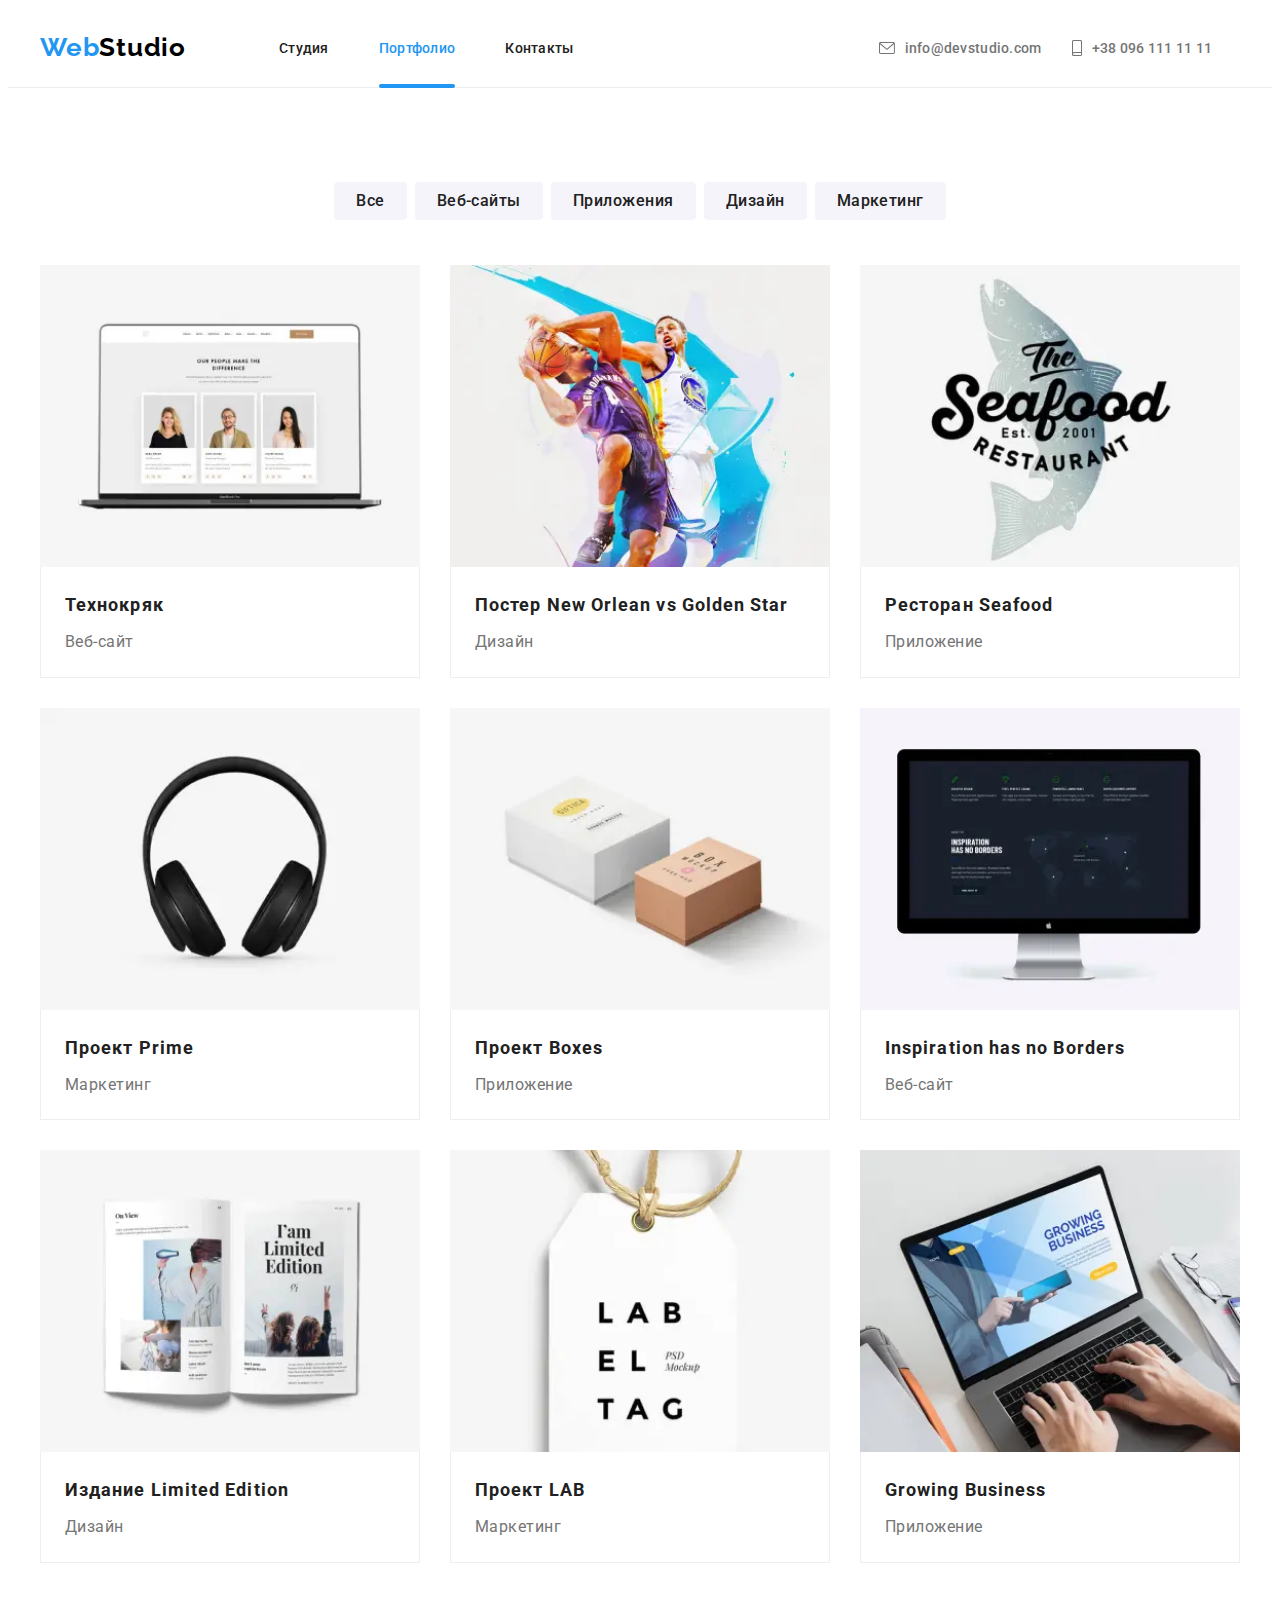
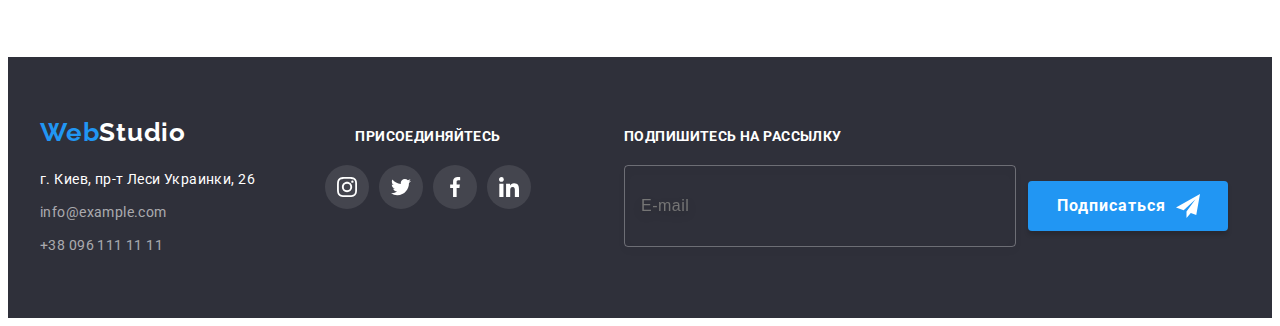
==== commit a16b37b7: "add retina img" ====
--- a/portfolio.html
+++ b/portfolio.html
@@ -93,7 +93,22 @@
                     <li class="cards-item">
                         <a class="cards-item-link link" href="">
                             <div class="card-wrapper">
-                                <img src="./img/website.jpg" alt="Технокряк" width="370">
+                                <picture>
+                                    <source srcset="./img/portfolio/card-desktop1.webp 1x, ./img/portfolio/card-desktop1@2x.webp 2x" media="(min-width: 1200px)"
+                                        type="image/webp">
+                                    <source srcset="./img/portfolio/card-desktop1.jpg 1x, ./img/portfolio/card-desktop1@2x.jpg 2x" media="(min-width: 1200px)">
+                                    
+                                    <source srcset="./img/portfolio/card-tablet1.webp 1x, ./img/portfolio/card-tablet1@2x.webp 2x" media="(min-width: 768px)"
+                                        type="image/webp">
+                                    <source srcset="./img/portfolio/card-tablet1.jpg 1x, ./img/portfolio/card-tablet1@2x.jpg 2x" media="(min-width: 768px)">
+                                    
+                                    <source srcset="./img/portfolio/card-mob1.webp 1x, ./img/portfolio/card-mob1@2x.webp 2x" media="(max-width: 767px)"
+                                        type="image/webp">
+                                    <source srcset="./img/portfolio/card-mob1.jpg 1x, ./img/portfolio/card-mob1@2x.jpg 2x" media="(max-width: 767px)">
+
+                                    <img src="./img/portfolio/card-mob1.jpg" alt="Технокряк">
+                                </picture>
+                                
                                 <p class="overlay">Технокряк это современная площадка распространения коронавируса. Компании используют эту платформу
                                     для цифрового шпионажа и атак на защищённые сервера конкурентов.</p>
                             </div>
@@ -106,7 +121,22 @@
                     <li class="cards-item">
                         <a class="cards-item-link link" href="">
                             <div class="card-wrapper">
-                                <img src="./img/design.jpg" alt="Постер с баскетболистами" width="370" >
+                                <picture>
+                                    <source srcset="./img/portfolio/card-desktop2.webp 1x, ./img/portfolio/card-desktop2@2x.webp 2x"
+                                        media="(min-width: 1200px)" type="image/webp">
+                                    <source srcset="./img/portfolio/card-desktop2.jpg 1x, ./img/portfolio/card-desktop2@2x.jpg 2x"
+                                        media="(min-width: 1200px)">
+                                    
+                                    <source srcset="./img/portfolio/card-tablet2.webp 1x, ./img/portfolio/card-tablet2@2x.webp 2x"
+                                        media="(min-width: 768px)" type="image/webp">
+                                    <source srcset="./img/portfolio/card-tablet2.jpg 1x, ./img/portfolio/card-tablet2@2x.jpg 2x" media="(min-width: 768px)">
+                                    
+                                    <source srcset="./img/portfolio/card-mob2.webp 1x, ./img/portfolio/card-mob2@2x.webp 2x" media="(max-width: 767px)"
+                                        type="image/webp">
+                                    <source srcset="./img/portfolio/card-mob2.jpg 1x, ./img/portfolio/card-mob2@2x.jpg 2x" media="(max-width: 767px)">
+                                    <img src="./img/portfolio/card-mob2.jpg" alt="Постер с баскетболистами">
+                                </picture>
+                               
                                 <p class="overlay">Технокряк это современная площадка распространения коронавируса. Компании используют эту платформу
                                     для цифрового шпионажа и атак на защищённые сервера конкурентов.</p>
                             </div>
@@ -119,7 +149,22 @@
                     <li class="cards-item">
                         <a class="cards-item-link link" href="">
                             <div class="card-wrapper">
-                                <img src="./img/apps.jpg" alt="Ресторан Seafood" width="370">
+                                <picture>
+                                    <source srcset="./img/portfolio/card-desktop3.webp 1x, ./img/portfolio/card-desktop3@2x.webp 2x"
+                                        media="(min-width: 1200px)" type="image/webp">
+                                    <source srcset="./img/portfolio/card-desktop3.jpg 1x, ./img/portfolio/card-desktop3@2x.jpg 2x"
+                                        media="(min-width: 1200px)">
+                                    
+                                    <source srcset="./img/portfolio/card-tablet3.webp 1x, ./img/portfolio/card-tablet3@2x.webp 2x"
+                                        media="(min-width: 768px)" type="image/webp">
+                                    <source srcset="./img/portfolio/card-tablet3.jpg 1x, ./img/portfolio/card-tablet3@2x.jpg 2x" media="(min-width: 768px)">
+                                    
+                                    <source srcset="./img/portfolio/card-mob3.webp 1x, ./img/portfolio/card-mob3@2x.webp 2x" media="(max-width: 767px)"
+                                        type="image/webp">
+                                    <source srcset="./img/portfolio/card-mob3.jpg 1x, ./img/portfolio/card-mob3@2x.jpg 2x" media="(max-width: 767px)">
+                                    <img src="./img/portfolio/card-mob3.jpg" alt="Ресторан Seafood">
+                                </picture>
+                                
                                 <p class="overlay">Технокряк это современная площадка распространения коронавируса. Компании используют эту платформу
                                     для цифрового шпионажа и атак на защищённые сервера конкурентов.</p>
                             </div>
@@ -132,7 +177,23 @@
                     <li class="cards-item">
                         <a class="cards-item-link link" href="">
                             <div class="card-wrapper">
-                                <img src="./img/marketing.jpg" alt="Фото наушников" width="370">
+                                <picture>
+                                    <source srcset="./img/portfolio/card-desktop4.webp 1x, ./img/portfolio/card-desktop4@2x.webp 2x"
+                                        media="(min-width: 1200px)" type="image/webp">
+                                    <source srcset="./img/portfolio/card-desktop4.jpg 1x, ./img/portfolio/card-desktop4@2x.jpg 2x"
+                                        media="(min-width: 1200px)">
+                                    
+                                    <source srcset="./img/portfolio/card-tablet4.webp 1x, ./img/portfolio/card-tablet4@2x.webp 2x"
+                                        media="(min-width: 768px)" type="image/webp">
+                                    <source srcset="./img/portfolio/card-tablet4.jpg 1x, ./img/portfolio/card-tablet4@2x.jpg 2x" media="(min-width: 768px)">
+                                    
+                                    <source srcset="./img/portfolio/card-mob4.webp 1x, ./img/portfolio/card-mob4@2x.webp 2x" media="(max-width: 767px)"
+                                        type="image/webp">
+                                    <source srcset="./img/portfolio/card-mob4.jpg 1x, ./img/portfolio/card-mob4@2x.jpg 2x" media="(max-width: 767px)">
+
+                                    <img src="./img/portfolio/card-mob4.jpg" alt="Фото наушников">
+                                </picture>
+                                
                                 <p class="overlay">Технокряк это современная площадка распространения коронавируса. Компании используют эту платформу
                                     для цифрового шпионажа и атак на защищённые сервера конкурентов.</p>
                             </div>
@@ -145,7 +206,23 @@
                     <li class="cards-item">
                         <a class="cards-item-link link" href="">
                             <div class="card-wrapper">
-                                <img src="./img/project-boxes.jpg" alt="Две коробки" width="370" >
+                                <picture>
+                                    <source srcset="./img/portfolio/card-desktop5.webp 1x, ./img/portfolio/card-desktop5@2x.webp 2x"
+                                        media="(min-width: 1200px)" type="image/webp">
+                                    <source srcset="./img/portfolio/card-desktop5.jpg 1x, ./img/portfolio/card-desktop5@2x.jpg 2x"
+                                        media="(min-width: 1200px)">
+                                    
+                                    <source srcset="./img/portfolio/card-tablet5.webp 1x, ./img/portfolio/card-tablet5@2x.webp 2x"
+                                        media="(min-width: 768px)" type="image/webp">
+                                    <source srcset="./img/portfolio/card-tablet5.jpg 1x, ./img/portfolio/card-tablet5@2x.jpg 2x" media="(min-width: 768px)">
+                                    
+                                    <source srcset="./img/portfolio/card-mob5.webp 1x, ./img/portfolio/card-mob5@2x.webp 2x" media="(max-width: 767px)"
+                                        type="image/webp">
+                                    <source srcset="./img/portfolio/card-mob5.jpg 1x, ./img/portfolio/card-mob5@2x.jpg 2x" media="(max-width: 767px)">
+
+                                    <img src="./img/portfolio/card-mob5.jpg" alt="Две коробки">
+                                </picture>
+                                
                                 <p class="overlay">Технокряк это современная площадка распространения коронавируса. Компании используют эту платформу
                                     для цифрового шпионажа и атак на защищённые сервера конкурентов.</p>
                             </div>
@@ -158,7 +235,23 @@
                     <li class="cards-item">
                         <a class="cards-item-link link" href="">
                             <div class="card-wrapper">
-                                <img src="./img/website-noborders.jpg" alt="Монитор" width="370" height="294">
+                                <picture>
+                                    <source srcset="./img/portfolio/card-desktop6.webp 1x, ./img/portfolio/card-desktop6@2x.webp 2x"
+                                        media="(min-width: 1200px)" type="image/webp">
+                                    <source srcset="./img/portfolio/card-desktop6.jpg 1x, ./img/portfolio/card-desktop6@2x.jpg 2x"
+                                        media="(min-width: 1200px)">
+                                    
+                                    <source srcset="./img/portfolio/card-tablet6.webp 1x, ./img/portfolio/card-tablet6@2x.webp 2x"
+                                        media="(min-width: 768px)" type="image/webp">
+                                    <source srcset="./img/portfolio/card-tablet6.jpg 1x, ./img/portfolio/card-tablet6@2x.jpg 2x" media="(min-width: 768px)">
+                                    
+                                    <source srcset="./img/portfolio/card-mob6.webp 1x, ./img/portfolio/card-mob6@2x.webp 2x" media="(max-width: 767px)"
+                                        type="image/webp">
+                                    <source srcset="./img/portfolio/card-mob6.jpg 1x, ./img/portfolio/card-mob6@2x.jpg 2x" media="(max-width: 767px)">
+
+                                    <img src="./img/portfolio/card-mob6.jpg" alt="Монитор">
+                                </picture>
+                                
                                 <p class="overlay">Технокряк это современная площадка распространения коронавируса. Компании используют эту платформу
                                     для цифрового шпионажа и атак на защищённые сервера конкурентов.</p>
                             </div>
@@ -171,7 +264,23 @@
                     <li class="cards-item">
                         <a class="cards-item-link link" href="">
                             <div class="card-wrapper">
-                                <img src="./img/design-book.jpg" alt="Открытая книга" width="370" height="294">
+                                <picture>
+                                    <source srcset="./img/portfolio/card-desktop7.webp 1x, ./img/portfolio/card-desktop7@2x.webp 2x"
+                                        media="(min-width: 1200px)" type="image/webp">
+                                    <source srcset="./img/portfolio/card-desktop7.jpg 1x, ./img/portfolio/card-desktop7@2x.jpg 2x"
+                                        media="(min-width: 1200px)">
+                                    
+                                    <source srcset="./img/portfolio/card-tablet7.webp 1x, ./img/portfolio/card-tablet7@2x.webp 2x"
+                                        media="(min-width: 768px)" type="image/webp">
+                                    <source srcset="./img/portfolio/card-tablet7.jpg 1x, ./img/portfolio/card-tablet7@2x.jpg 2x" media="(min-width: 768px)">
+                                    
+                                    <source srcset="./img/portfolio/card-mob7.webp 1x, ./img/portfolio/card-mob7@2x.webp 2x" media="(max-width: 767px)"
+                                        type="image/webp">
+                                    <source srcset="./img/portfolio/card-mob7.jpg 1x, ./img/portfolio/card-mob7@2x.jpg 2x" media="(max-width: 767px)">
+
+                                    <img src="./img/portfolio/card-mob7.jpg" alt="Открытая книга">
+                                </picture>
+                                
                                 <p class="overlay">Технокряк это современная площадка распространения коронавируса. Компании используют эту платформу
                                     для цифрового шпионажа и атак на защищённые сервера конкурентов.</p>
                             </div>
@@ -184,7 +293,23 @@
                     <li class="cards-item">
                         <a class="cards-item-link link" href="">
                             <div class="card-wrapper">
-                                <img src="./img/project-lab.jpg" alt="Бирка LAB" width="370" height="294">
+                                <picture>
+                                    <source srcset="./img/portfolio/card-desktop8.webp 1x, ./img/portfolio/card-desktop8@2x.webp 2x"
+                                        media="(min-width: 1200px)" type="image/webp">
+                                    <source srcset="./img/portfolio/card-desktop8.jpg 1x, ./img/portfolio/card-desktop8@2x.jpg 2x"
+                                        media="(min-width: 1200px)">
+                                    
+                                    <source srcset="./img/portfolio/card-tablet8.webp 1x, ./img/portfolio/card-tablet8@2x.webp 2x"
+                                        media="(min-width: 768px)" type="image/webp">
+                                    <source srcset="./img/portfolio/card-tablet8.jpg 1x, ./img/portfolio/card-tablet8@2x.jpg 2x" media="(min-width: 768px)">
+                                    
+                                    <source srcset="./img/portfolio/card-mob8.webp 1x, ./img/portfolio/card-mob8@2x.webp 2x" media="(max-width: 767px)"
+                                        type="image/webp">
+                                    <source srcset="./img/portfolio/card-mob8.jpg 1x, ./img/portfolio/card-mob8@2x.jpg 2x" media="(max-width: 767px)">
+
+                                    <img src="./img/portfolio/card-mob8.jpg" alt="Бирка LAB">
+                                </picture>
+                                
                                 <p class="overlay">Технокряк это современная площадка распространения коронавируса. Компании используют эту платформу
                                     для цифрового шпионажа и атак на защищённые сервера конкурентов.</p>
                             </div>
@@ -197,7 +322,23 @@
                     <li class="cards-item">
                         <a class="cards-item-link link" href="">
                             <div class="card-wrapper">
-                                <img src="./img/growing-business.jpg" alt="Фото екрана ноутбука" width="370" height="294">
+                                <picture>
+                                    <source srcset="./img/portfolio/card-desktop9.webp 1x, ./img/portfolio/card-desktop9@2x.webp 2x"
+                                        media="(min-width: 1200px)" type="image/webp">
+                                    <source srcset="./img/portfolio/card-desktop9.jpg 1x, ./img/portfolio/card-desktop9@2x.jpg 2x"
+                                        media="(min-width: 1200px)">
+                                    
+                                    <source srcset="./img/portfolio/card-tablet9.webp 1x, ./img/portfolio/card-tablet9@2x.webp 2x"
+                                        media="(min-width: 768px)" type="image/webp">
+                                    <source srcset="./img/portfolio/card-tablet9.jpg 1x, ./img/portfolio/card-tablet9@2x.jpg 2x" media="(min-width: 768px)">
+                                    
+                                    <source srcset="./img/portfolio/card-mob9.webp 1x, ./img/portfolio/card-mob9@2x.webp 2x" media="(max-width: 767px)"
+                                        type="image/webp">
+                                    <source srcset="./img/portfolio/card-mob9.jpg 1x, ./img/portfolio/card-mob9@2x.jpg 2x" media="(max-width: 767px)">
+
+                                    <img src="./img/portfolio/card-mob9.jpg " alt="Фото екрана ноутбука">
+                                </picture>
+                                
                                 <p class="overlay">Технокряк это современная площадка распространения коронавируса. Компании используют эту платформу
                                     для цифрового шпионажа и атак на защищённые сервера конкурентов.</p>
                             </div>
